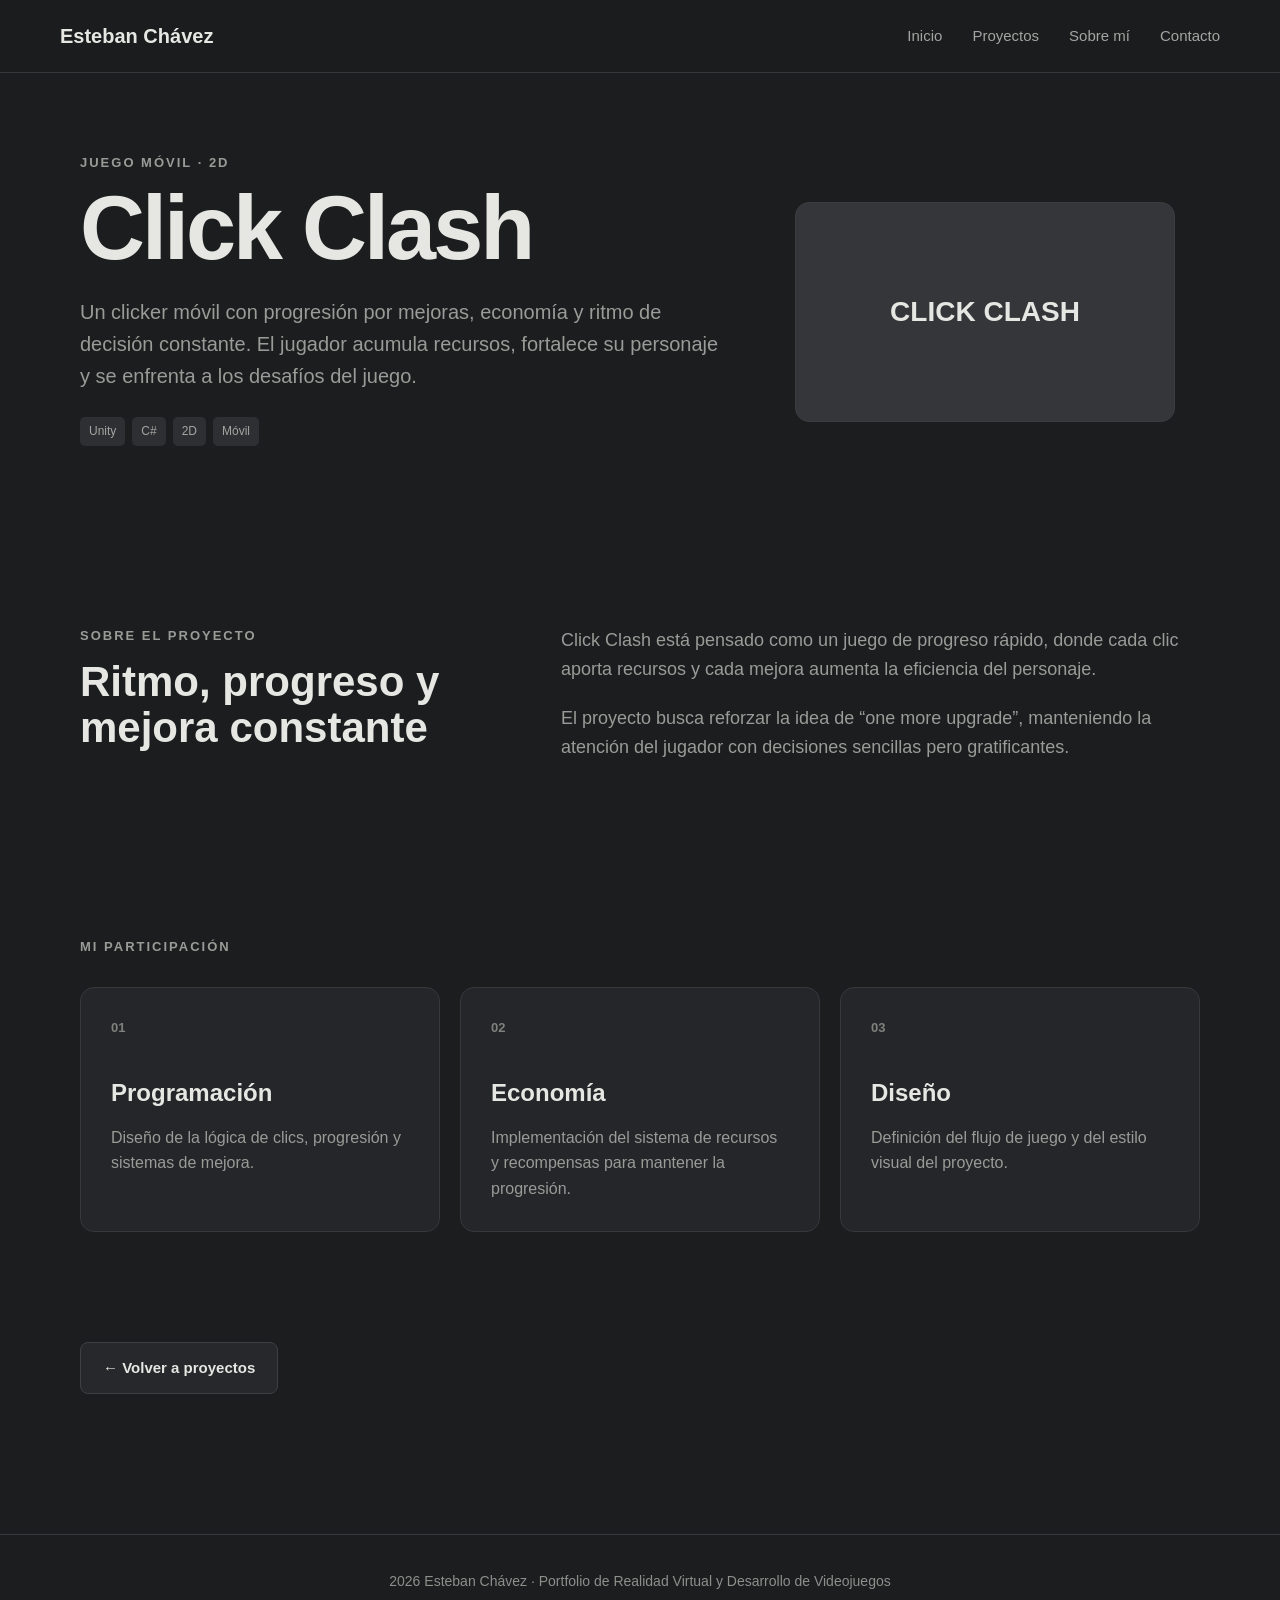
==== click-clash.html @ 5b5d0210 "trompo juego completo" ====
<!DOCTYPE html>
<html lang="es">

<head>
    <meta charset="UTF-8">
    <meta name="viewport" content="width=device-width, initial-scale=1.0">
    <meta name="description" content="Click Clash, juego móvil 2D desarrollado por Esteban Chávez.">
    <title>Click Clash | Esteban Chávez</title>
    <link rel="stylesheet" href="style.css">
</head>

<body>
    <header class="header">
        <nav class="navbar">
            <a href="index.html" class="logo">Esteban Chávez</a>

            <div class="nav-links">
                <a href="index.html">Inicio</a>
                <a href="proyectos.html">Proyectos</a>
                <a href="sobre-mi.html">Sobre mí</a>
                <a href="#">Contacto</a>
            </div>
        </nav>
    </header>

    <main>
        <section class="project-page-hero">
            <div class="project-page-intro">
                <p class="eyebrow">JUEGO MÓVIL · 2D</p>
                <h1>Click Clash</h1>
                <p class="project-page-description">
                    Un clicker móvil con progresión por mejoras, economía y ritmo de decisión constante.
                    El jugador acumula recursos, fortalece su personaje y se enfrenta a los desafíos del juego.
                </p>

                <div class="tags">
                    <span>Unity</span>
                    <span>C#</span>
                    <span>2D</span>
                    <span>Móvil</span>
                </div>
            </div>

            <div class="project-page-cover">
                <div class="project-cover-placeholder">CLICK CLASH</div>
            </div>
        </section>

        <section class="project-info-section">
            <div class="project-info-title">
                <p class="eyebrow">SOBRE EL PROYECTO</p>
                <h2>Ritmo, progreso y mejora constante</h2>
            </div>

            <div class="project-info-text">
                <p>
                    Click Clash está pensado como un juego de progreso rápido, donde cada clic aporta recursos
                    y cada mejora aumenta la eficiencia del personaje.
                </p>
                <p>
                    El proyecto busca reforzar la idea de “one more upgrade”, manteniendo la atención del jugador
                    con decisiones sencillas pero gratificantes.
                </p>
            </div>
        </section>

        <section class="project-role-section">
            <div class="project-role-header">
                <p class="eyebrow">MI PARTICIPACIÓN</p>
            </div>

            <div class="role-grid">
                <article class="role-card">
                    <span class="role-number">01</span>
                    <h3>Programación</h3>
                    <p>Diseño de la lógica de clics, progresión y sistemas de mejora.</p>
                </article>

                <article class="role-card">
                    <span class="role-number">02</span>
                    <h3>Economía</h3>
                    <p>Implementación del sistema de recursos y recompensas para mantener la progresión.</p>
                </article>

                <article class="role-card">
                    <span class="role-number">03</span>
                    <h3>Diseño</h3>
                    <p>Definición del flujo de juego y del estilo visual del proyecto.</p>
                </article>
            </div>
        </section>

        <section class="project-back-section">
            <a href="proyectos.html" class="button secondary">← Volver a proyectos</a>
        </section>
    </main>

    <footer class="footer">
        <p>2026 Esteban Chávez · Portfolio de Realidad Virtual y Desarrollo de Videojuegos</p>
    </footer>
</body>
</html>
---- style.css ----
﻿/* ========================================

   CONFIGURACIÓN GENERAL

======================================== */

:root {

    --bg: #1b1d1f;

    --surface: #242629;

    --text: #e6e6e2;

    --muted: #9a9b97;

    --border: #36383b;

    --soft: #2d2f32;

    --shadow: rgba(0, 0, 0, 0.28);

}

* {

    margin: 0;

    padding: 0;

    box-sizing: border-box;

}

html { scroll-behavior: smooth; }

body {

    font-family: Arial, Helvetica, sans-serif;

    background: var(--bg);

    color: var(--text);

    line-height: 1.6;

}

a {

    color: inherit;

    text-decoration: none;

}

img { max-width: 100%; }

main {

    max-width: 1200px;

    margin: 0 auto;

}

/* ========================================

   HEADER

======================================== */

.header {

    position: sticky;

    top: 0;

    z-index: 100;

    background: rgba(27, 29, 31, 0.94);

    border-bottom: 1px solid var(--border);

    backdrop-filter: blur(10px);

}

.navbar {

    max-width: 1200px;

    margin: 0 auto;

    padding: 20px;

    display: flex;

    align-items: center;

    justify-content: space-between;

}

.logo {

    font-size: 20px;

    font-weight: 700;

}

.nav-links {

    display: flex;

    gap: 30px;

}

.nav-links a {

    font-size: 15px;

    color: #a4a5a1;

    transition: color 0.2s ease;

}

.nav-links a:hover { color: #f2f2ee; }

/* ========================================

   ELEMENTOS REUTILIZABLES

======================================== */

.eyebrow {

    margin-bottom: 12px;

    font-size: 13px;

    font-weight: 700;

    letter-spacing: 2px;

    color: var(--muted);

}

.section-heading,

.about-section-title,

.project-info-title {

    max-width: 700px;

}

.section-heading { margin-bottom: 45px; }

.about-section-title { margin-bottom: 40px; }

.section-heading h2,

.about-section-title h2,

.project-info-title h2 {

    font-size: 42px;

    line-height: 1.1;

}

.section-heading h2 { margin-bottom: 12px; }

.section-heading > p:last-child { color: var(--muted); }

.button {

    display: inline-block;

    padding: 13px 22px;

    border-radius: 8px;

    font-size: 15px;

    font-weight: 700;

    transition: transform 0.2s ease, background 0.2s ease;

}

.button:hover { transform: translateY(-3px); }

.button.primary {

    background: var(--text);

    color: #1b1d1f;

}

.button.primary:hover { background: #cfcfca; }

.button.secondary {

    background: #26282b;

    border: 1px solid #3d4043;

}

.button.secondary:hover { background: var(--soft); }

.tags {

    display: flex;

    flex-wrap: wrap;

    gap: 7px;

    margin-bottom: 25px;

}

.tags span {

    padding: 5px 9px;

    background: var(--soft);

    border-radius: 5px;

    font-size: 12px;

    color: #a4a5a1;

}

/* ========================================

   INDEX

======================================== */

.hero {

    min-height: 650px;

    padding: 100px 40px;

    display: flex;

    align-items: center;

}

.hero-text { max-width: 800px; }

.hero h1 {

    margin-bottom: 25px;

    font-size: clamp(55px, 8vw, 100px);

    line-height: 0.95;

    letter-spacing: -4px;

}

.hero h1 span { color: #a4a5a1; }

.hero-description {

    max-width: 650px;

    margin-bottom: 35px;

    font-size: 21px;

    color: #a4a5a1;

}

.hero-buttons {

    display: flex;

    gap: 15px;

}

.projects-section,

.skills-section {

    padding: 100px 40px;

}

.projects-grid {

    display: grid;

    grid-template-columns: repeat(3, 1fr);

    gap: 25px;

}

.project-card {

    overflow: hidden;

    background: var(--surface);

    border: 1px solid var(--border);

    border-radius: 14px;

    transition: transform 0.25s ease, box-shadow 0.25s ease;

}

.project-card:hover {

    transform: translateY(-8px);

    box-shadow: 0 15px 35px rgba(0, 0, 0, 0.28);

}

.project-image {

    height: 230px;

    display: flex;

    align-items: center;

    justify-content: center;

    background: #303236;

    font-size: 25px;

    font-weight: 700;

}

.click-clash-image { background: #2f3134; }

.trompo-image { background: #292b2e; }

.rana-image { background: #34363a; }

.project-image span,

.project-detail-image span {

    color: #c9cac6;

}

.project-content { padding: 25px; }

.project-type {

    margin-bottom: 12px;

    font-size: 12px;

    font-weight: 700;

    letter-spacing: 1.5px;

    color: #8d8f8b;

}

.project-content h3 {

    margin-bottom: 12px;

    font-size: 27px;

}

.project-content > p:not(.project-type) {

    min-height: 100px;

    margin-bottom: 20px;

    color: var(--muted);

}

.project-link {

    font-weight: 700;

    transition: color 0.2s ease;

}

.project-link:hover { color: var(--muted); }

.skills-grid {

    display: grid;

    grid-template-columns: repeat(4, 1fr);

    gap: 20px;

}

.skill {

    padding: 25px;

    background: var(--surface);

    border: 1px solid var(--border);

    border-radius: 12px;

}

.skill h3 {

    margin-bottom: 10px;

    font-size: 21px;

}

.skill p { color: var(--muted); }

/* ========================================

   PÁGINA PROYECTOS

======================================== */

.page-header { padding: 100px 40px 70px; }

.page-header h1 {

    margin-bottom: 20px;

    font-size: clamp(55px, 8vw, 90px);

    line-height: 0.95;

    letter-spacing: -3px;

}

.page-header > p:last-child {

    max-width: 700px;

    font-size: 20px;

    color: var(--muted);

}

.projects-list {

    display: flex;

    flex-direction: column;

    gap: 50px;

    padding: 0 40px 80px;

}

.project-detail {

    display: grid;

    grid-template-columns: 42% 58%;

    min-height: 450px;

    overflow: hidden;

    background: var(--surface);

    border: 1px solid var(--border);

    border-radius: 16px;

    box-shadow: 0 5px 15px rgba(0, 0, 0, 0.20);

    transition: transform 0.25s ease, box-shadow 0.25s ease;

}

.project-detail:hover {

    transform: translateY(-5px);

    box-shadow: 0 15px 35px var(--shadow);

}

.project-detail-image {

    min-height: 450px;

    padding: 30px;

    display: flex;

    align-items: center;

    justify-content: center;

    font-size: 32px;

    font-weight: 700;

}

.project-detail-content {

    padding: 50px;

    display: flex;

    flex-direction: column;

    justify-content: space-between;

}

.project-detail-content h2 {

    margin-bottom: 18px;

    font-size: 42px;

    line-height: 1.05;

}

.project-detail-content p:not(.project-type) {

    max-width: 650px;

    margin-bottom: 18px;

    color: var(--muted);

    font-size: 17px;

}

.project-detail-content .tags {

    margin-top: 25px;

    margin-bottom: 0;

}

.project-button {

    align-self: flex-start;

    margin-top: 35px;

    padding: 14px 24px;

}

/* ========================================

   SOBRE MÍ

======================================== */

.about-hero {

    min-height: 560px;

    padding: 90px 40px;

    display: grid;

    grid-template-columns: 260px 1fr;

    gap: 60px;

    align-items: center;

}

.about-photo {

    display: flex;

    justify-content: center;

}

.about-photo img {

    width: 250px;

    height: 310px;

    object-fit: cover;

    border-radius: 16px;

    border: 1px solid var(--border);

    box-shadow: 0 10px 25px var(--shadow);

}

.about-intro { max-width: 720px; }

.about-intro h1 {

    margin-bottom: 30px;

    font-size: clamp(55px, 7vw, 85px);

    line-height: 0.95;

    letter-spacing: -3px;

}

.about-intro p {

    margin-bottom: 18px;

    font-size: 18px;

    color: var(--muted);

}

.about-intro .about-main-text {

    font-size: 23px;

    color: #c9cac6;

}

.about-section { padding: 80px 40px; }

.about-info-card,

.about-skill-card {

    background: var(--surface);

    border: 1px solid var(--border);

    border-radius: 14px;

}

.about-info-card { padding: 40px; }

.about-info-card h3 {

    margin-bottom: 20px;

    font-size: 27px;

}

.about-info-card p {

    max-width: 800px;

    margin-bottom: 14px;

    color: var(--muted);

    font-size: 17px;

}

.about-skills-grid {

    display: grid;

    grid-template-columns: repeat(2, 1fr);

    gap: 20px;

}

.about-skill-card {

    padding: 30px;

    transition: transform 0.2s ease, box-shadow 0.2s ease;

}

.about-skill-card:hover {

    transform: translateY(-5px);

    box-shadow: 0 12px 25px rgba(0, 0, 0, 0.24);

}

.about-skill-card h3 {

    margin-bottom: 10px;

    font-size: 23px;

}

.about-skill-card p,

.interest-item p {

    color: var(--muted);

}

.interests-section { padding-bottom: 120px; }

.interests-list {

    border-top: 1px solid var(--border);

}

.interest-item {

    display: grid;

    grid-template-columns: 80px 1fr;

    gap: 30px;

    padding: 30px 0;

    border-bottom: 1px solid var(--border);

}

.interest-item > span {

    font-size: 14px;

    font-weight: 700;

    color: #7f817d;

}

.interest-item h3 {

    margin-bottom: 8px;

    font-size: 24px;

}

.interest-item p { max-width: 700px; }

/* ========================================

   PÁGINA INDIVIDUAL DE PROYECTO

======================================== */

.project-page-hero {

    padding: 80px 40px;

    display: grid;

    grid-template-columns: minmax(0, 1.2fr) minmax(300px, 0.8fr);

    gap: 45px;

    align-items: center;

}

.project-page-intro h1 {

    margin-bottom: 25px;

    font-size: clamp(55px, 8vw, 90px);

    line-height: 0.95;

    letter-spacing: -3px;

}

.project-page-description {

    max-width: 650px;

    margin-bottom: 25px;

    font-size: 20px;

    color: var(--muted);

}

/* Portada real o placeholder */

.project-page-cover {

    display: flex;

    justify-content: center;

    align-items: center;

}

.project-page-cover img,

.project-cover-image {

    width: min(100%, 380px);

    height: 220px;

    display: block;

    object-fit: contain;

    border-radius: 14px;

}

.project-cover-placeholder {

    width: min(100%, 380px);

    min-height: 220px;

    display: flex;

    align-items: center;

    justify-content: center;

    background: #34363a;

    border: 1px solid #3b3e41;

    border-radius: 14px;

    font-size: 28px;

    font-weight: 700;

}

/* Sobre el proyecto */

.project-info-section {

    padding: 75px 40px;

    display: grid;

    grid-template-columns: minmax(280px, 0.8fr) minmax(0, 1.2fr);

    gap: 55px;

    align-items: start;

}

.project-info-text p {

    margin-bottom: 20px;

    font-size: 18px;

    color: var(--muted);

}

.project-gameplay-media {

    margin-top: 25px;

    display: flex;

    justify-content: flex-start;

}

.project-gameplay-media img {

    width: min(100%, 300px);

    height: 175px;

    display: block;

    object-fit: contain;

    border-radius: 12px;

}

/* Participación */

.project-role-section,

.project-mechanics-section,

.project-gallery-section {

    padding: 80px 40px;

}

.project-role-header { margin-bottom: 30px; }

.role-grid {

    display: grid;

    grid-template-columns: repeat(3, 1fr);

    gap: 20px;

}

.role-card {

    padding: 30px;

    background: var(--surface);

    border: 1px solid var(--border);

    border-radius: 14px;

    transition: transform 0.2s ease, box-shadow 0.2s ease;

}

.role-card:hover {

    transform: translateY(-5px);

    box-shadow: 0 12px 25px rgba(0, 0, 0, 0.24);

}

.role-number {

    display: block;

    margin-bottom: 35px;

    font-size: 13px;

    font-weight: 700;

    color: #7f817d;

}

.role-card h3 {

    margin-bottom: 12px;

    font-size: 24px;

}

.role-card p { color: var(--muted); }

/* Mecánicas */

.mechanics-list {

    margin-top: 40px;

    border-top: 1px solid var(--border);

}

.mechanic-item {

    display: grid;

    grid-template-columns: 260px 1fr;

    gap: 40px;

    padding: 25px 0;

    border-bottom: 1px solid var(--border);

}

.mechanic-item h3 { font-size: 22px; }

.mechanic-item p {

    max-width: 700px;

    color: var(--muted);

}

/* Galería */

.project-gallery {

    margin-top: 35px;

    display: grid;

    grid-template-columns: repeat(3, minmax(0, 1fr));

    gap: 18px;

}

.project-gallery img,

.gallery-image {

    width: 100%;

    height: 155px;

    display: block;

    object-fit: cover;

    border-radius: 10px;

    transition: transform 0.2s ease, box-shadow 0.2s ease;

}

.project-gallery img:hover,

.gallery-image:hover {

    transform: translateY(-4px);

}

.gallery-placeholder {

    min-height: 155px;

    display: flex;

    align-items: center;

    justify-content: center;

    background: #303236;

    border-radius: 10px;

    color: #a4a5a1;

}

.project-back-section { padding: 30px 40px 90px; }

/* ========================================

   TEMA EL RANA

   Requiere: <body class="rana-page">

======================================== */

body.rana-page {

    --rana-pink: #e95588;

    --rana-dark-pink: #d13d70;

    --rana-deep-pink: #b13861;

    --rana-green: #b8f58f;

    --rana-purple: #6b4393;

    --rana-dark-purple: #2a1b3a;

    --rana-light: #fff4f8;

    background: var(--rana-pink);

    color: var(--rana-dark-purple);

}

body.rana-page .header {

    background: var(--rana-dark-pink);

    border-bottom: 4px solid var(--rana-deep-pink);

    backdrop-filter: none;

}

body.rana-page .logo {

    color: var(--rana-green);

    text-shadow: 2px 2px 0 var(--rana-purple);

}

body.rana-page .nav-links a {

    color: white;

    font-weight: 700;

}

body.rana-page .nav-links a:hover { color: var(--rana-green); }

body.rana-page .project-page-hero,

body.rana-page .project-role-section,

body.rana-page .project-gallery-section {

    background: var(--rana-pink);

}

body.rana-page .eyebrow { color: var(--rana-dark-purple); }

body.rana-page .project-page-intro h1 {

    color: var(--rana-green);

    text-shadow: 3px 3px 0 var(--rana-purple);

}

body.rana-page .project-page-description {

    color: var(--rana-dark-purple);

}

body.rana-page .tags span {

    background: var(--rana-purple);

    color: white;

    border: 2px solid var(--rana-dark-purple);

}

body.rana-page .project-page-cover img,

body.rana-page .project-cover-image,

body.rana-page .project-cover-placeholder,

body.rana-page .project-gameplay-media img,

body.rana-page .project-gallery img,

body.rana-page .gallery-image {

    border: 3px solid var(--rana-purple);

    box-shadow: 6px 6px 0 var(--rana-deep-pink);

}

body.rana-page .project-cover-placeholder {

    background: var(--rana-dark-pink);

    color: var(--rana-green);

}

body.rana-page .project-info-section,

body.rana-page .project-mechanics-section {

    background: var(--rana-dark-pink);

    color: white;

}

body.rana-page .project-info-section .eyebrow,

body.rana-page .project-mechanics-section .eyebrow,

body.rana-page .mechanic-item h3 {

    color: var(--rana-green);

}

body.rana-page .project-info-title h2,

body.rana-page .project-mechanics-section h2 {

    color: white;

}

body.rana-page .project-info-text p,

body.rana-page .mechanic-item p {

    color: var(--rana-light);

}

body.rana-page .role-card {

    background: var(--rana-dark-pink);

    color: white;

    border: 3px solid var(--rana-purple);

    box-shadow: 5px 5px 0 var(--rana-deep-pink);

}

body.rana-page .role-card:hover { border-color: var(--rana-green); }

body.rana-page .role-number { color: var(--rana-green); }

body.rana-page .role-card p { color: var(--rana-light); }

body.rana-page .mechanics-list,

body.rana-page .mechanic-item {

    border-color: var(--rana-purple);

}

body.rana-page .button.secondary {

    background: var(--rana-green);

    color: var(--rana-dark-purple);

    border: 3px solid var(--rana-purple);

    box-shadow: 4px 4px 0 var(--rana-dark-purple);

}

body.rana-page .button.secondary:hover { background: #d4ffb6; }

body.rana-page .footer {

    margin-top: 0;

    background: var(--rana-deep-pink);

    color: white;

border-top: 4px solid var(--rana-purple);

}

/* ========================================

   FOOTER

======================================== */

.footer {

    margin-top: 50px;

    padding: 35px 20px;

    border-top: 1px solid var(--border);

    text-align: center;

    color: #8d8f8b;

    font-size: 14px;

}

/* ========================================

   RESPONSIVE

======================================== */

@media (max-width: 900px) {

    .projects-grid { grid-template-columns: 1fr; }

    .skills-grid { grid-template-columns: repeat(2, 1fr); }

    .project-detail,

    .project-page-hero,

    .project-info-section {

        grid-template-columns: 1fr;

    }

    .projects-list {

        gap: 35px;

        padding: 0 25px 60px;

    }

    .project-detail-image { min-height: 300px; }

    .project-detail-content {

        min-height: 400px;

        padding: 40px;

    }

    .about-hero {

        grid-template-columns: 230px 1fr;

        gap: 45px;

        padding: 80px 30px;

    }

    .project-page-hero {

        gap: 35px;

        padding: 70px 30px;

    }

    .project-info-section {

        gap: 35px;

        padding: 65px 30px;

    }

    .project-page-cover { justify-content: flex-start; }

    .role-grid { grid-template-columns: 1fr; }

    .project-gallery img,

    .gallery-image {

        height: 180px;

    }

}

@media (max-width: 700px) {

    .about-hero {

        grid-template-columns: 1fr;

        padding: 60px 25px;

        gap: 40px;

    }

    .about-skills-grid { grid-template-columns: 1fr; }

    .about-section { padding: 60px 25px; }

    .interest-item { grid-template-columns: 50px 1fr; }

}

@media (max-width: 600px) {

    .navbar {

        flex-direction: column;

        gap: 15px;

    }

    .nav-links {

        gap: 15px;

        flex-wrap: wrap;

        justify-content: center;

    }

    .hero {

        min-height: 550px;

        padding: 70px 25px;

    }

    .hero h1 {

        font-size: 60px;

        letter-spacing: -2px;

    }

    .hero-description { font-size: 18px; }

    .hero-buttons {

        flex-direction: column;

        align-items: flex-start;

    }

    .projects-section,

    .skills-section,

    .project-role-section,

    .project-mechanics-section,

    .project-gallery-section {

        padding: 60px 25px;

    }

    .skills-grid,

    .project-gallery {

        grid-template-columns: 1fr;

    }

    .page-header { padding: 70px 25px 50px; }

    .page-header h1 { font-size: 55px; }

    .projects-list { padding: 0 20px 50px; }

    .project-detail-image {

        min-height: 230px;

        font-size: 25px;

    }

    .project-detail-content {

        min-height: 420px;

        padding: 30px;

    }

    .project-detail-content h2 { font-size: 35px; }

    .project-page-hero { padding: 55px 25px; }

    .project-page-cover img,

    .project-cover-image {

        width: min(100%, 330px);

        height: 190px;

    }

    .project-cover-placeholder {

        width: min(100%, 330px);

        min-height: 190px;

    }

    .project-gameplay-media img {

        width: min(100%, 280px);

        height: 160px;

    }

    .project-info-title h2,

    .about-section-title h2 {

        font-size: 34px;

    }

    .mechanic-item {

        grid-template-columns: 1fr;

        gap: 10px;

    }

    .project-gallery img,

    .gallery-image {

        height: 175px;

    }

    .project-back-section { padding: 20px 25px 70px; }

}

@media (max-width: 500px) {

    .about-intro h1 { font-size: 48px; }

    .about-intro .about-main-text { font-size: 20px; }

    .about-info-card { padding: 25px; }

}

/* ========================================

   TEMA TROMPO JUEGO

   Requiere: <body class="trompo-page">

======================================== */

body.trompo-page {

    --trompo-bg: #050611;

    --trompo-surface: #0d0b20;

    --trompo-cyan: #64eaff;

    --trompo-pink: #ff5b78;

    --trompo-magenta: #ec27ff;

    --trompo-purple: #6417b8;

    --trompo-text: #f3f7ff;

    --trompo-muted: #b8b7ce;

    background: var(--trompo-bg);

    color: var(--trompo-text);

}



/* ========================================

   HEADER

======================================== */

body.trompo-page .header {

    background: rgba(5, 6, 17, 0.96);

    border-bottom:

        1px solid rgba(100, 234, 255, 0.35);

    backdrop-filter: blur(12px);

}



body.trompo-page .logo {

    color: var(--trompo-cyan);

    text-shadow:

        0 0 10px rgba(100, 234, 255, 0.7);

}



body.trompo-page .nav-links a {

    color: #d9dcff;

}



body.trompo-page .nav-links a:hover {

    color: var(--trompo-cyan);

    text-shadow:

        0 0 8px rgba(100, 234, 255, 0.8);

}



/* ========================================

   HERO

======================================== */

body.trompo-page .project-page-hero {

    background:

        linear-gradient(

            180deg,

            #050611 0%,

            #0b0719 100%

        );

}



body.trompo-page .eyebrow {

    color: var(--trompo-cyan);

}



body.trompo-page .project-page-intro h1 {

    color: var(--trompo-cyan);

    text-shadow:

        0 0 8px rgba(100, 234, 255, 0.8),

        0 0 20px rgba(100, 234, 255, 0.45);

}



body.trompo-page .project-page-description {

    color: var(--trompo-muted);

}



/* ========================================

   TAGS

======================================== */

body.trompo-page .tags span {

    background: #17112a;

    color: var(--trompo-cyan);

    border:

        1px solid var(--trompo-purple);

    box-shadow:

        0 0 8px rgba(100, 234, 255, 0.12);

}



/* ========================================

   PORTADA

======================================== */

body.trompo-page .project-page-cover img {

    border:

        2px solid var(--trompo-cyan);

    box-shadow:

        0 0 12px rgba(100, 234, 255, 0.45),

        0 0 28px rgba(100, 234, 255, 0.18);

}



/* ========================================

   SOBRE EL PROYECTO

======================================== */

body.trompo-page .project-info-section {

    background:

        linear-gradient(

            135deg,

            #0c0719,

            #14092a

        );

}



body.trompo-page .project-info-section .eyebrow {

    color: var(--trompo-pink);

}



body.trompo-page .project-info-title h2 {

    color: white;

}



body.trompo-page .project-info-text p {

    color: var(--trompo-muted);

}



/* GIF */

body.trompo-page .project-gameplay-media img {

    border:

        2px solid var(--trompo-pink);

    box-shadow:

        0 0 10px rgba(255, 91, 120, 0.55),

        0 0 24px rgba(236, 39, 255, 0.20);

}



/* ========================================

   MI PARTICIPACIÓN

======================================== */

body.trompo-page .project-role-section {

    background: var(--trompo-bg);

}



body.trompo-page .role-card {

    background:

        linear-gradient(

            145deg,

            #0d0b20,

            #130a27

        );

    border:

        1px solid var(--trompo-purple);

    box-shadow:

        0 0 18px rgba(100, 23, 184, 0.15);

}



body.trompo-page .role-card:hover {

    border-color: var(--trompo-cyan);

    box-shadow:

        0 0 16px rgba(100, 234, 255, 0.25);

}



body.trompo-page .role-number {

    color: var(--trompo-pink);

}



body.trompo-page .role-card h3 {

    color: var(--trompo-cyan);

}



body.trompo-page .role-card p {

    color: var(--trompo-muted);

}



/* ========================================

   MECÁNICAS

======================================== */

body.trompo-page .project-mechanics-section {

    background:

        linear-gradient(

            180deg,

            #110722,

            #080612

        );

}



body.trompo-page .project-mechanics-section .eyebrow {

    color: var(--trompo-pink);

}



body.trompo-page .project-mechanics-section h2 {

    color: white;

}



body.trompo-page .mechanics-list {

    border-top:

        1px solid var(--trompo-purple);

}



body.trompo-page .mechanic-item {

    border-bottom:

        1px solid var(--trompo-purple);

}



body.trompo-page .mechanic-item h3 {

    color: var(--trompo-cyan);

}



body.trompo-page .mechanic-item p {

    color: var(--trompo-muted);

}



/* ========================================

   GALERÍA

======================================== */

body.trompo-page .project-gallery-section {

    background: var(--trompo-bg);

}



body.trompo-page .project-gallery-section h2 {

    color: white;

}



body.trompo-page .project-gallery img {

    border:

        2px solid var(--trompo-purple);

    box-shadow:

        0 0 12px rgba(236, 39, 255, 0.25);

}



body.trompo-page .project-gallery img:hover {

    border-color: var(--trompo-cyan);

    box-shadow:

        0 0 18px rgba(100, 234, 255, 0.35);

}



/* ========================================

   BOTÓN VOLVER

======================================== */

body.trompo-page .button.secondary {

    background: transparent;

    color: var(--trompo-cyan);

    border:

        1px solid var(--trompo-cyan);

    box-shadow:

        0 0 10px rgba(100, 234, 255, 0.25);

}



body.trompo-page .button.secondary:hover {

    background: var(--trompo-cyan);

    color: var(--trompo-bg);

    box-shadow:

        0 0 18px rgba(100, 234, 255, 0.55);

}



/* ========================================

   FOOTER

======================================== */

body.trompo-page .footer {

    margin-top: 0;

    background: #03040c;

    color: #9fa5bd;

    border-top:

        1px solid var(--trompo-purple);

}
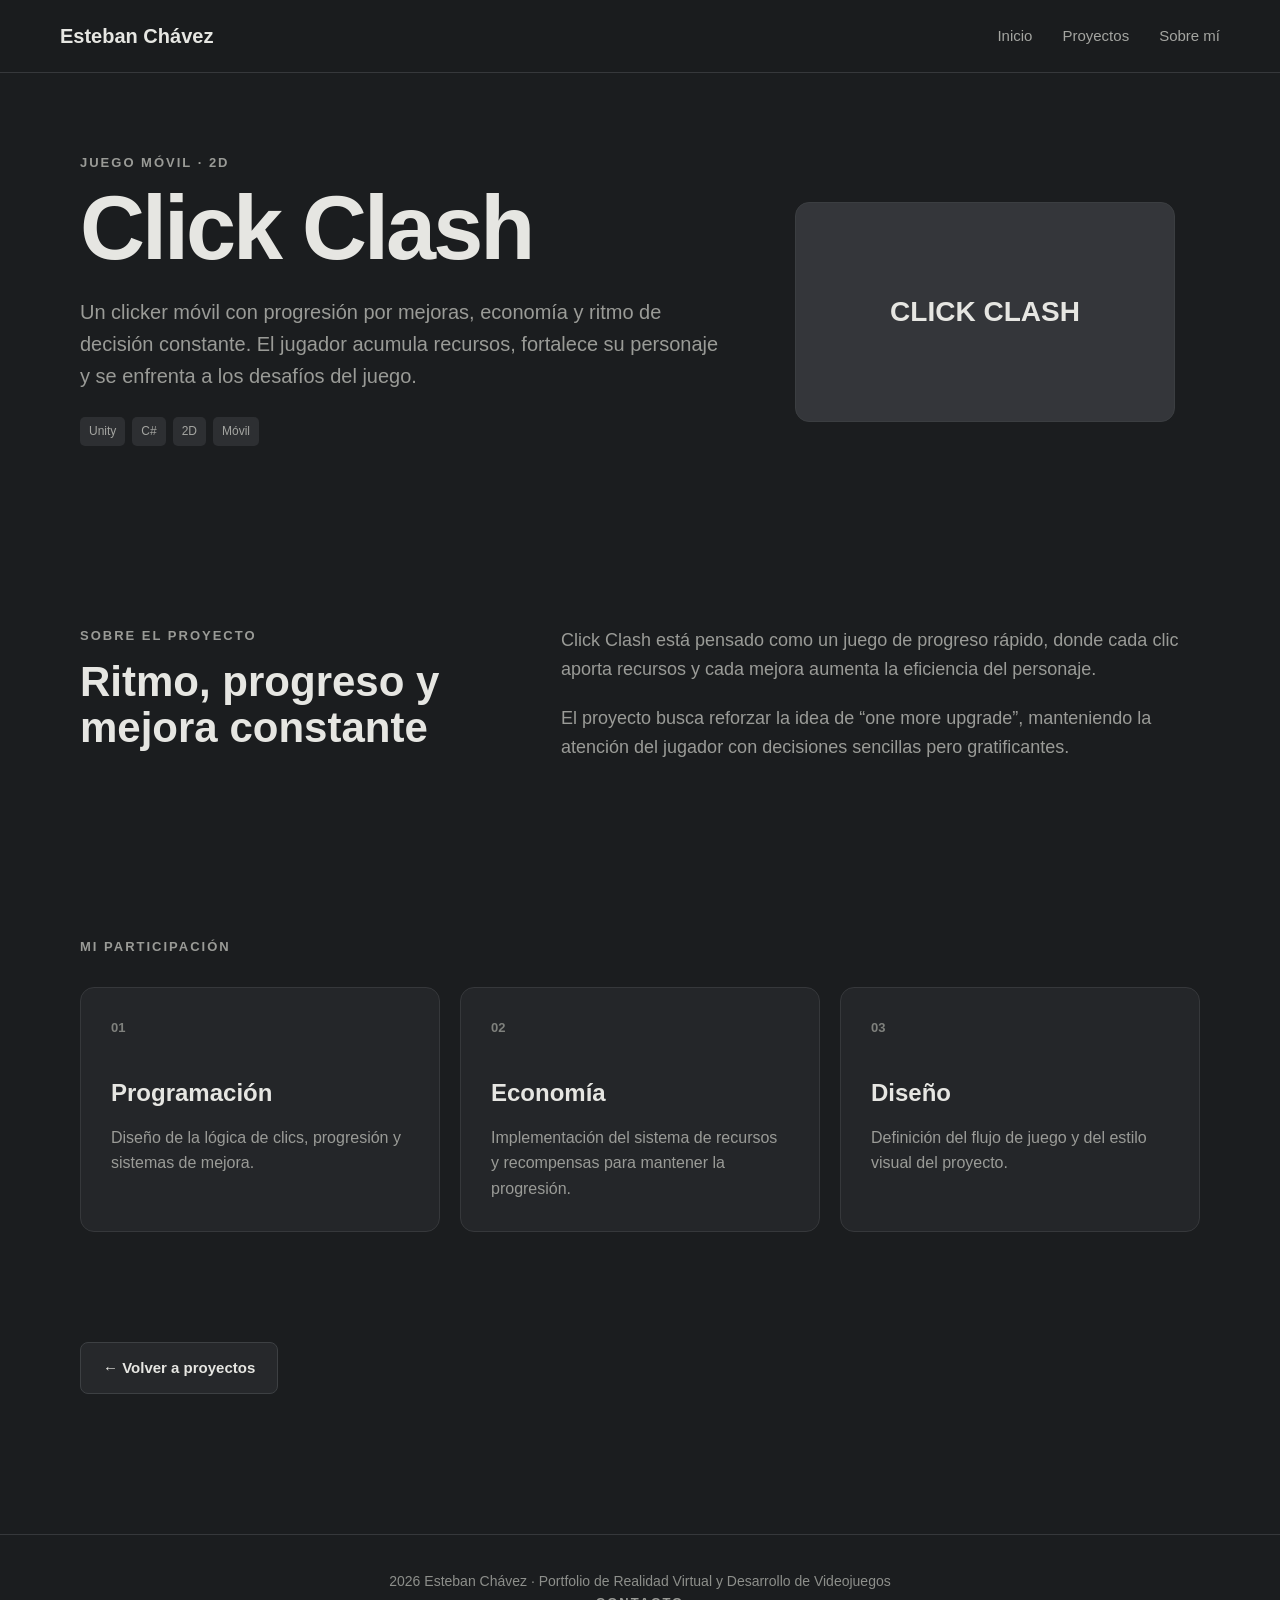
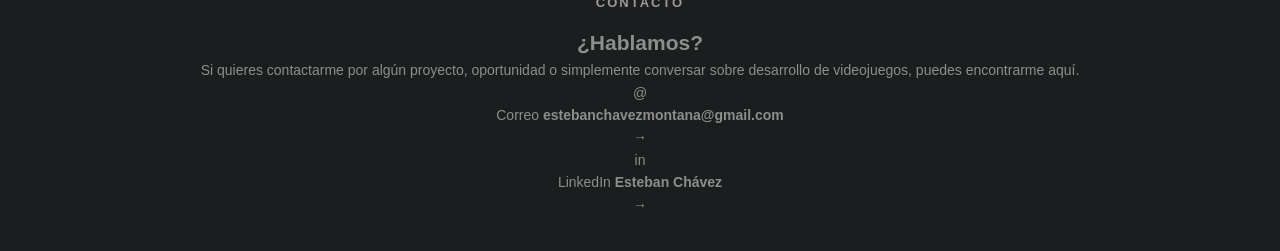
==== commit 936ee9e3: "Portafolio listo" ====
--- a/click-clash.html
+++ b/click-clash.html
@@ -18,7 +18,6 @@
                 <a href="index.html">Inicio</a>
                 <a href="proyectos.html">Proyectos</a>
                 <a href="sobre-mi.html">Sobre mí</a>
-                <a href="#">Contacto</a>
             </div>
         </nav>
     </header>
@@ -97,6 +96,69 @@
 
     <footer class="footer">
         <p>2026 Esteban Chávez · Portfolio de Realidad Virtual y Desarrollo de Videojuegos</p>
+        <section class="contact-section">
+
+    <div class="contact-header">
+        <p class="eyebrow">CONTACTO</p>
+
+        <h2>¿Hablamos?</h2>
+
+        <p>
+            Si quieres contactarme por algún proyecto, oportunidad
+            o simplemente conversar sobre desarrollo de videojuegos,
+            puedes encontrarme aquí.
+        </p>
+    </div>
+
+
+    <div class="contact-links">
+
+        <!-- CORREO -->
+
+        <a
+            href="mailto:estebanchavezmontana@gmail.com"
+            class="contact-card"
+        >
+            <div class="contact-icon">
+                @
+            </div>
+
+            <div class="contact-info">
+                <span>Correo</span>
+                <strong>estebanchavezmontana@gmail.com</strong>
+            </div>
+
+            <span class="contact-arrow">
+                →
+            </span>
+        </a>
+
+
+        <!-- LINKEDIN -->
+
+        <a
+            href="https://www.linkedin.com/in/esteban-alexis-chavez-monta%C3%B1a-4a76a32a4/"
+            target="_blank"
+            rel="noopener noreferrer"
+            class="contact-card"
+        >
+            <div class="contact-icon">
+                in
+            </div>
+
+            <div class="contact-info">
+                <span>LinkedIn</span>
+                <strong>Esteban Chávez</strong>
+            </div>
+
+            <span class="contact-arrow">
+                →
+            </span>
+        </a>
+
+    </div>
+
+</section>
     </footer>
 </body>
 </html>
--- a/style.css
+++ b/style.css
@@ -1,2095 +1,1179 @@
-﻿/* ========================================
-
-   CONFIGURACIÓN GENERAL
-
+﻿:root {
+    --bg: #1b1d1f;
+    --surface: #242629;
+    --text: #e6e6e2;
+    --muted: #9a9b97;
+    --border: #36383b;
+    --soft: #2d2f32;
+    --shadow: rgba(0, 0, 0, 0.28);
+}
+
+* {
+    margin: 0;
+    padding: 0;
+    box-sizing: border-box;
+}
+
+html { scroll-behavior: smooth; }
+
+body {
+    font-family: Arial, Helvetica, sans-serif;
+    background: var(--bg);
+    color: var(--text);
+    line-height: 1.6;
+}
+
+a {
+    color: inherit;
+    text-decoration: none;
+}
+
+img {
+    max-width: 100%;
+    display: block;
+}
+
+main {
+    max-width: 1200px;
+    margin: 0 auto;
+}
+
+/* ========================================
+   HEADER
 ======================================== */
 
-:root {
-
-    --bg: #1b1d1f;
-
-    --surface: #242629;
-
-    --text: #e6e6e2;
-
-    --muted: #9a9b97;
-
-    --border: #36383b;
-
-    --soft: #2d2f32;
-
-    --shadow: rgba(0, 0, 0, 0.28);
-
-}
-
-* {
-
-    margin: 0;
-
-    padding: 0;
-
-    box-sizing: border-box;
-
-}
-
-html { scroll-behavior: smooth; }
-
-body {
-
-    font-family: Arial, Helvetica, sans-serif;
-
-    background: var(--bg);
-
-    color: var(--text);
-
-    line-height: 1.6;
-
-}
-
-a {
-
-    color: inherit;
-
-    text-decoration: none;
-
-}
-
-img { max-width: 100%; }
-
-main {
-
+.header {
+    position: sticky;
+    top: 0;
+    z-index: 100;
+    background: rgba(27, 29, 31, 0.94);
+    border-bottom: 1px solid var(--border);
+    backdrop-filter: blur(10px);
+}
+
+.navbar {
     max-width: 1200px;
-
     margin: 0 auto;
-
+    padding: 20px;
+    display: flex;
+    align-items: center;
+    justify-content: space-between;
+}
+
+.logo {
+    font-size: 20px;
+    font-weight: 700;
+}
+
+.nav-links {
+    display: flex;
+    gap: 30px;
+    flex-wrap: wrap;
+}
+
+.nav-links a {
+    font-size: 15px;
+    color: #a4a5a1;
+    transition: color 0.2s ease;
+}
+
+.nav-links a:hover {
+    color: #f2f2ee;
 }
 
 /* ========================================
-
-   HEADER
-
+   ELEMENTOS REUTILIZABLES
 ======================================== */
 
-.header {
-
-    position: sticky;
-
-    top: 0;
-
-    z-index: 100;
-
-    background: rgba(27, 29, 31, 0.94);
-
+.eyebrow {
+    margin-bottom: 12px;
+    font-size: 13px;
+    font-weight: 700;
+    letter-spacing: 2px;
+    color: var(--muted);
+}
+
+.section-heading,
+.about-section-title,
+.project-info-title {
+    max-width: 700px;
+}
+
+.section-heading { margin-bottom: 45px; }
+.about-section-title { margin-bottom: 40px; }
+
+.section-heading h2,
+.about-section-title h2,
+.project-info-title h2 {
+    font-size: 42px;
+    line-height: 1.1;
+}
+
+.section-heading h2 { margin-bottom: 12px; }
+.section-heading > p:last-child { color: var(--muted); }
+
+.button {
+    display: inline-block;
+    padding: 13px 22px;
+    border-radius: 8px;
+    font-size: 15px;
+    font-weight: 700;
+    transition: transform 0.2s ease, background 0.2s ease;
+}
+
+.button:hover {
+    transform: translateY(-3px);
+}
+
+.button.primary {
+    background: var(--text);
+    color: #1b1d1f;
+}
+
+.button.primary:hover {
+    background: #cfcfca;
+}
+
+.button.secondary {
+    background: #26282b;
+    border: 1px solid #3d4043;
+}
+
+.button.secondary:hover {
+    background: var(--soft);
+}
+
+.tags {
+    display: flex;
+    flex-wrap: wrap;
+    gap: 7px;
+    margin-bottom: 25px;
+}
+
+.tags span {
+    padding: 5px 9px;
+    background: var(--soft);
+    border-radius: 5px;
+    font-size: 12px;
+    color: #a4a5a1;
+}
+
+/* ========================================
+   INDEX
+======================================== */
+
+.hero {
+    min-height: 650px;
+    padding: 100px 40px;
+    display: flex;
+    align-items: center;
+}
+
+.hero-text {
+    max-width: 800px;
+}
+
+.hero h1 {
+    margin-bottom: 25px;
+    font-size: clamp(55px, 8vw, 100px);
+    line-height: 0.95;
+    letter-spacing: -4px;
+}
+
+.hero h1 span { color: #a4a5a1; }
+
+.hero-description {
+    max-width: 650px;
+    margin-bottom: 35px;
+    font-size: 21px;
+    color: #a4a5a1;
+}
+
+.hero-buttons {
+    display: flex;
+    gap: 15px;
+    flex-wrap: wrap;
+}
+
+.projects-section,
+.skills-section {
+    padding: 100px 40px;
+}
+
+.projects-grid {
+    display: grid;
+    grid-template-columns: repeat(3, minmax(0, 1fr));
+    gap: 25px;
+}
+
+.project-card {
+    overflow: hidden;
+    background: var(--surface);
+    border: 1px solid var(--border);
+    border-radius: 14px;
+    transition: transform 0.25s ease, box-shadow 0.25s ease;
+}
+
+.project-card:hover {
+    transform: translateY(-8px);
+    box-shadow: 0 15px 35px rgba(0, 0, 0, 0.28);
+}
+
+.project-image {
+    height: 230px;
+    display: flex;
+    align-items: center;
+    justify-content: center;
+    background: #303236;
+    font-size: 25px;
+    font-weight: 700;
+}
+
+.click-clash-image { background: #2f3134; }
+.trompo-image { background: #292b2e; }
+.rana-image { background: #34363a; }
+
+.project-image span,
+.project-detail-image span {
+    color: #c9cac6;
+}
+
+.project-content {
+    padding: 25px;
+}
+
+.project-type {
+    margin-bottom: 12px;
+    font-size: 12px;
+    font-weight: 700;
+    letter-spacing: 1.5px;
+    color: #8d8f8b;
+}
+
+.project-content h3 {
+    margin-bottom: 12px;
+    font-size: 27px;
+}
+
+.project-content > p:not(.project-type) {
+    min-height: 100px;
+    margin-bottom: 20px;
+    color: var(--muted);
+}
+
+.project-link {
+    font-weight: 700;
+    transition: color 0.2s ease;
+}
+
+.project-link:hover {
+    color: var(--muted);
+}
+
+.skills-grid {
+    display: grid;
+    grid-template-columns: repeat(4, minmax(0, 1fr));
+    gap: 20px;
+}
+
+.skill {
+    padding: 25px;
+    background: var(--surface);
+    border: 1px solid var(--border);
+    border-radius: 12px;
+}
+
+.skill h3 {
+    margin-bottom: 10px;
+    font-size: 21px;
+}
+
+.skill p {
+    color: var(--muted);
+}
+
+/* ========================================
+   PAGINA PROYECTOS
+======================================== */
+
+.page-header {
+    padding: 100px 40px 70px;
+}
+
+.page-header h1 {
+    margin-bottom: 20px;
+    font-size: clamp(55px, 8vw, 90px);
+    line-height: 0.95;
+    letter-spacing: -3px;
+}
+
+.page-header > p:last-child {
+    max-width: 700px;
+    font-size: 20px;
+    color: var(--muted);
+}
+
+.projects-list {
+    display: flex;
+    flex-direction: column;
+    gap: 50px;
+    padding: 0 40px 80px;
+}
+
+.project-detail {
+    display: grid;
+    grid-template-columns: 42% 58%;
+    min-height: 450px;
+    overflow: hidden;
+    background: var(--surface);
+    border: 1px solid var(--border);
+    border-radius: 16px;
+    box-shadow: 0 5px 15px rgba(0, 0, 0, 0.20);
+    transition: transform 0.25s ease, box-shadow 0.25s ease;
+}
+
+.project-detail:hover {
+    transform: translateY(-5px);
+    box-shadow: 0 15px 35px var(--shadow);
+}
+
+.project-detail-image {
+    min-height: 450px;
+    padding: 30px;
+    display: flex;
+    align-items: center;
+    justify-content: center;
+    font-size: 32px;
+    font-weight: 700;
+}
+
+.project-detail-content {
+    padding: 50px;
+    display: flex;
+    flex-direction: column;
+    justify-content: space-between;
+}
+
+.project-detail-content h2 {
+    margin-bottom: 18px;
+    font-size: 42px;
+    line-height: 1.05;
+}
+
+.project-detail-content p:not(.project-type) {
+    max-width: 650px;
+    margin-bottom: 18px;
+    color: var(--muted);
+    font-size: 17px;
+}
+
+.project-detail-content .tags {
+    margin-top: 25px;
+    margin-bottom: 0;
+}
+
+.project-button {
+    align-self: flex-start;
+    margin-top: 35px;
+    padding: 14px 24px;
+}
+
+/* ========================================
+   SOBRE MI
+======================================== */
+
+.about-hero {
+    min-height: 560px;
+    padding: 90px 40px;
+    display: grid;
+    grid-template-columns: 260px 1fr;
+    gap: 60px;
+    align-items: center;
+}
+
+.about-photo {
+    display: flex;
+    justify-content: center;
+}
+
+.about-photo img {
+    width: 250px;
+    height: 310px;
+    object-fit: cover;
+    border-radius: 16px;
+    border: 1px solid var(--border);
+    box-shadow: 0 10px 25px var(--shadow);
+}
+
+.about-intro {
+    max-width: 720px;
+}
+
+.about-intro h1 {
+    margin-bottom: 30px;
+    font-size: clamp(55px, 7vw, 85px);
+    line-height: 0.95;
+    letter-spacing: -3px;
+}
+
+.about-intro p {
+    margin-bottom: 18px;
+    font-size: 18px;
+    color: var(--muted);
+}
+
+.about-intro .about-main-text {
+    font-size: 23px;
+    color: #c9cac6;
+}
+
+.about-section { padding: 80px 40px; }
+
+.about-info-card,
+.about-skill-card {
+    background: var(--surface);
+    border: 1px solid var(--border);
+    border-radius: 14px;
+}
+
+.about-info-card {
+    padding: 40px;
+}
+
+.about-info-card h3 {
+    margin-bottom: 20px;
+    font-size: 27px;
+}
+
+.about-info-card p {
+    max-width: 800px;
+    margin-bottom: 14px;
+    color: var(--muted);
+    font-size: 17px;
+}
+
+.about-skills-grid {
+    display: grid;
+    grid-template-columns: repeat(2, minmax(0, 1fr));
+    gap: 20px;
+}
+
+.about-skill-card {
+    padding: 30px;
+    transition: transform 0.2s ease, box-shadow 0.2s ease;
+}
+
+.about-skill-card:hover {
+    transform: translateY(-5px);
+    box-shadow: 0 12px 25px rgba(0, 0, 0, 0.24);
+}
+
+.about-skill-card h3 {
+    margin-bottom: 10px;
+    font-size: 23px;
+}
+
+.about-skill-card p,
+.interest-item p {
+    color: var(--muted);
+}
+
+.interests-section { padding-bottom: 120px; }
+
+.interests-list {
+    border-top: 1px solid var(--border);
+}
+
+.interest-item {
+    display: grid;
+    grid-template-columns: 80px 1fr;
+    gap: 30px;
+    padding: 30px 0;
     border-bottom: 1px solid var(--border);
-
-    backdrop-filter: blur(10px);
-
-}
-
-.navbar {
-
-    max-width: 1200px;
-
-    margin: 0 auto;
-
-    padding: 20px;
-
-    display: flex;
-
+}
+
+.interest-item > span {
+    font-size: 14px;
+    font-weight: 700;
+    color: #7f817d;
+}
+
+.interest-item h3 {
+    margin-bottom: 8px;
+    font-size: 24px;
+}
+
+.interest-item p {
+    max-width: 700px;
+}
+
+/* ========================================
+   PAGINA INDIVIDUAL DE PROYECTO
+======================================== */
+
+.project-page-hero {
+    padding: 80px 40px;
+    display: grid;
+    grid-template-columns: minmax(0, 1.2fr) minmax(300px, 0.8fr);
+    gap: 45px;
     align-items: center;
-
-    justify-content: space-between;
-
-}
-
-.logo {
-
+}
+
+.project-page-intro h1 {
+    margin-bottom: 25px;
+    font-size: clamp(55px, 8vw, 90px);
+    line-height: 0.95;
+    letter-spacing: -3px;
+}
+
+.project-page-description {
+    max-width: 650px;
+    margin-bottom: 25px;
     font-size: 20px;
-
+    color: var(--muted);
+}
+
+.project-page-cover {
+    display: flex;
+    justify-content: center;
+    align-items: center;
+}
+
+.project-page-cover img,
+.project-cover-image {
+    width: min(100%, 380px);
+    height: 220px;
+    display: block;
+    object-fit: contain;
+    border-radius: 14px;
+}
+
+.project-cover-placeholder {
+    width: min(100%, 380px);
+    min-height: 220px;
+    display: flex;
+    align-items: center;
+    justify-content: center;
+    background: #34363a;
+    border: 1px solid #3b3e41;
+    border-radius: 14px;
+    font-size: 28px;
     font-weight: 700;
-
-}
-
-.nav-links {
-
-    display: flex;
-
-    gap: 30px;
-
-}
-
-.nav-links a {
-
-    font-size: 15px;
-
+}
+
+.project-info-section {
+    padding: 75px 40px;
+    display: grid;
+    grid-template-columns: minmax(280px, 0.8fr) minmax(0, 1.2fr);
+    gap: 55px;
+    align-items: start;
+}
+
+.project-info-text p {
+    margin-bottom: 20px;
+    font-size: 18px;
+    color: var(--muted);
+}
+
+.project-gameplay-media {
+    margin-top: 25px;
+    display: flex;
+    justify-content: flex-start;
+}
+
+.project-gameplay-media img {
+    width: min(100%, 300px);
+    height: 175px;
+    display: block;
+    object-fit: contain;
+    border-radius: 12px;
+}
+
+.project-role-section,
+.project-mechanics-section,
+.project-gallery-section {
+    padding: 80px 40px;
+}
+
+.project-role-header { margin-bottom: 30px; }
+
+.role-grid {
+    display: grid;
+    grid-template-columns: repeat(3, minmax(0, 1fr));
+    gap: 20px;
+}
+
+.role-card {
+    padding: 30px;
+    background: var(--surface);
+    border: 1px solid var(--border);
+    border-radius: 14px;
+    transition: transform 0.2s ease, box-shadow 0.2s ease;
+}
+
+.role-card:hover {
+    transform: translateY(-5px);
+    box-shadow: 0 12px 25px rgba(0, 0, 0, 0.24);
+}
+
+.role-number {
+    display: block;
+    margin-bottom: 35px;
+    font-size: 13px;
+    font-weight: 700;
+    color: #7f817d;
+}
+
+.role-card h3 {
+    margin-bottom: 12px;
+    font-size: 24px;
+}
+
+.role-card p {
+    color: var(--muted);
+}
+
+.mechanics-list {
+    margin-top: 40px;
+    border-top: 1px solid var(--border);
+}
+
+.mechanic-item {
+    display: grid;
+    grid-template-columns: 260px 1fr;
+    gap: 40px;
+    padding: 25px 0;
+    border-bottom: 1px solid var(--border);
+}
+
+.mechanic-item h3 {
+    font-size: 22px;
+}
+
+.mechanic-item p {
+    max-width: 700px;
+    color: var(--muted);
+}
+
+.project-gallery {
+    margin-top: 35px;
+    display: grid;
+    grid-template-columns: repeat(3, minmax(0, 1fr));
+    gap: 18px;
+}
+
+.project-gallery img,
+.gallery-image {
+    width: 100%;
+    height: 155px;
+    display: block;
+    object-fit: cover;
+    border-radius: 10px;
+    transition: transform 0.2s ease, box-shadow 0.2s ease;
+}
+
+.project-gallery img:hover,
+.gallery-image:hover {
+    transform: translateY(-4px);
+}
+
+.gallery-placeholder {
+    min-height: 155px;
+    display: flex;
+    align-items: center;
+    justify-content: center;
+    background: #303236;
+    border-radius: 10px;
     color: #a4a5a1;
-
-    transition: color 0.2s ease;
-
-}
-
-.nav-links a:hover { color: #f2f2ee; }
+}
+
+.project-back-section {
+    padding: 30px 40px 90px;
+}
 
 /* ========================================
-
-   ELEMENTOS REUTILIZABLES
-
+   TEMA EL RANA
 ======================================== */
 
-.eyebrow {
-
-    margin-bottom: 12px;
-
-    font-size: 13px;
-
+body.rana-page {
+    --rana-pink: #e95588;
+    --rana-dark-pink: #d13d70;
+    --rana-deep-pink: #b13861;
+    --rana-green: #b8f58f;
+    --rana-purple: #6b4393;
+    --rana-dark-purple: #2a1b3a;
+    --rana-light: #fff4f8;
+    background: var(--rana-pink);
+    color: var(--rana-dark-purple);
+}
+
+body.rana-page .header {
+    background: var(--rana-dark-pink);
+    border-bottom: 4px solid var(--rana-deep-pink);
+    backdrop-filter: none;
+}
+
+body.rana-page .logo {
+    color: var(--rana-green);
+    text-shadow: 2px 2px 0 var(--rana-purple);
+}
+
+body.rana-page .nav-links a {
+    color: white;
     font-weight: 700;
-
-    letter-spacing: 2px;
-
-    color: var(--muted);
-
-}
-
-.section-heading,
-
-.about-section-title,
-
-.project-info-title {
-
-    max-width: 700px;
-
-}
-
-.section-heading { margin-bottom: 45px; }
-
-.about-section-title { margin-bottom: 40px; }
-
-.section-heading h2,
-
-.about-section-title h2,
-
-.project-info-title h2 {
-
-    font-size: 42px;
-
-    line-height: 1.1;
-
-}
-
-.section-heading h2 { margin-bottom: 12px; }
-
-.section-heading > p:last-child { color: var(--muted); }
-
-.button {
-
-    display: inline-block;
-
-    padding: 13px 22px;
-
-    border-radius: 8px;
-
-    font-size: 15px;
-
-    font-weight: 700;
-
-    transition: transform 0.2s ease, background 0.2s ease;
-
-}
-
-.button:hover { transform: translateY(-3px); }
-
-.button.primary {
-
-    background: var(--text);
-
-    color: #1b1d1f;
-
-}
-
-.button.primary:hover { background: #cfcfca; }
-
-.button.secondary {
-
-    background: #26282b;
-
-    border: 1px solid #3d4043;
-
-}
-
-.button.secondary:hover { background: var(--soft); }
-
-.tags {
-
-    display: flex;
-
-    flex-wrap: wrap;
-
-    gap: 7px;
-
-    margin-bottom: 25px;
-
-}
-
-.tags span {
-
-    padding: 5px 9px;
-
-    background: var(--soft);
-
-    border-radius: 5px;
-
-    font-size: 12px;
-
-    color: #a4a5a1;
-
+}
+
+body.rana-page .nav-links a:hover {
+    color: var(--rana-green);
+}
+
+body.rana-page .project-page-hero,
+body.rana-page .project-role-section,
+body.rana-page .project-gallery-section {
+    background: var(--rana-pink);
+}
+
+body.rana-page .eyebrow {
+    color: var(--rana-dark-purple);
+}
+
+body.rana-page .project-page-intro h1 {
+    color: var(--rana-green);
+    text-shadow: 3px 3px 0 var(--rana-purple);
+}
+
+body.rana-page .project-page-description {
+    color: var(--rana-dark-purple);
+}
+
+body.rana-page .tags span {
+    background: var(--rana-purple);
+    color: white;
+    border: 2px solid var(--rana-dark-purple);
+}
+
+body.rana-page .project-page-cover img,
+body.rana-page .project-cover-image,
+body.rana-page .project-cover-placeholder,
+body.rana-page .project-gameplay-media img,
+body.rana-page .project-gallery img,
+body.rana-page .gallery-image {
+    border: 3px solid var(--rana-purple);
+    box-shadow: 6px 6px 0 var(--rana-deep-pink);
+}
+
+body.rana-page .project-cover-placeholder {
+    background: var(--rana-dark-pink);
+    color: var(--rana-green);
+}
+
+body.rana-page .project-info-section,
+body.rana-page .project-mechanics-section {
+    background: var(--rana-dark-pink);
+    color: white;
+}
+
+body.rana-page .project-info-section .eyebrow,
+body.rana-page .project-mechanics-section .eyebrow,
+body.rana-page .mechanic-item h3 {
+    color: var(--rana-green);
+}
+
+body.rana-page .project-info-title h2,
+body.rana-page .project-mechanics-section h2 {
+    color: white;
+}
+
+body.rana-page .project-info-text p,
+body.rana-page .mechanic-item p {
+    color: var(--rana-light);
+}
+
+body.rana-page .role-card {
+    background: var(--rana-dark-pink);
+    color: white;
+    border: 3px solid var(--rana-purple);
+    box-shadow: 5px 5px 0 var(--rana-deep-pink);
+}
+
+body.rana-page .role-card:hover {
+    border-color: var(--rana-green);
+}
+
+body.rana-page .role-number {
+    color: var(--rana-green);
+}
+
+body.rana-page .role-card p {
+    color: var(--rana-light);
+}
+
+body.rana-page .mechanics-list,
+body.rana-page .mechanic-item {
+    border-color: var(--rana-purple);
+}
+
+body.rana-page .button.secondary {
+    background: var(--rana-green);
+    color: var(--rana-dark-purple);
+    border: 3px solid var(--rana-purple);
+    box-shadow: 4px 4px 0 var(--rana-dark-purple);
+}
+
+body.rana-page .button.secondary:hover {
+    background: #d4ffb6;
+}
+
+body.rana-page .footer {
+    margin-top: 0;
+    background: var(--rana-deep-pink);
+    color: white;
+    border-top: 4px solid var(--rana-purple);
 }
 
 /* ========================================
-
-   INDEX
-
+   FOOTER
 ======================================== */
 
-.hero {
-
-    min-height: 650px;
-
-    padding: 100px 40px;
-
-    display: flex;
-
-    align-items: center;
-
-}
-
-.hero-text { max-width: 800px; }
-
-.hero h1 {
-
-    margin-bottom: 25px;
-
-    font-size: clamp(55px, 8vw, 100px);
-
-    line-height: 0.95;
-
-    letter-spacing: -4px;
-
-}
-
-.hero h1 span { color: #a4a5a1; }
-
-.hero-description {
-
-    max-width: 650px;
-
-    margin-bottom: 35px;
-
-    font-size: 21px;
-
-    color: #a4a5a1;
-
-}
-
-.hero-buttons {
-
-    display: flex;
-
-    gap: 15px;
-
-}
-
-.projects-section,
-
-.skills-section {
-
-    padding: 100px 40px;
-
-}
-
-.projects-grid {
-
-    display: grid;
-
-    grid-template-columns: repeat(3, 1fr);
-
-    gap: 25px;
-
-}
-
-.project-card {
-
-    overflow: hidden;
-
-    background: var(--surface);
-
-    border: 1px solid var(--border);
-
-    border-radius: 14px;
-
-    transition: transform 0.25s ease, box-shadow 0.25s ease;
-
-}
-
-.project-card:hover {
-
-    transform: translateY(-8px);
-
-    box-shadow: 0 15px 35px rgba(0, 0, 0, 0.28);
-
-}
-
-.project-image {
-
-    height: 230px;
-
-    display: flex;
-
-    align-items: center;
-
-    justify-content: center;
-
-    background: #303236;
-
-    font-size: 25px;
-
-    font-weight: 700;
-
-}
-
-.click-clash-image { background: #2f3134; }
-
-.trompo-image { background: #292b2e; }
-
-.rana-image { background: #34363a; }
-
-.project-image span,
-
-.project-detail-image span {
-
-    color: #c9cac6;
-
-}
-
-.project-content { padding: 25px; }
-
-.project-type {
-
-    margin-bottom: 12px;
-
-    font-size: 12px;
-
-    font-weight: 700;
-
-    letter-spacing: 1.5px;
-
+.footer {
+    margin-top: 50px;
+    padding: 35px 20px;
+    border-top: 1px solid var(--border);
+    text-align: center;
     color: #8d8f8b;
-
-}
-
-.project-content h3 {
-
-    margin-bottom: 12px;
-
-    font-size: 27px;
-
-}
-
-.project-content > p:not(.project-type) {
-
-    min-height: 100px;
-
-    margin-bottom: 20px;
-
-    color: var(--muted);
-
-}
-
-.project-link {
-
-    font-weight: 700;
-
-    transition: color 0.2s ease;
-
-}
-
-.project-link:hover { color: var(--muted); }
-
-.skills-grid {
-
-    display: grid;
-
-    grid-template-columns: repeat(4, 1fr);
-
-    gap: 20px;
-
-}
-
-.skill {
-
-    padding: 25px;
-
-    background: var(--surface);
-
-    border: 1px solid var(--border);
-
-    border-radius: 12px;
-
-}
-
-.skill h3 {
-
-    margin-bottom: 10px;
-
-    font-size: 21px;
-
-}
-
-.skill p { color: var(--muted); }
+    font-size: 14px;
+}
 
 /* ========================================
-
-   PÁGINA PROYECTOS
-
+   RESPONSIVE
 ======================================== */
 
-.page-header { padding: 100px 40px 70px; }
-
-.page-header h1 {
-
-    margin-bottom: 20px;
-
-    font-size: clamp(55px, 8vw, 90px);
-
-    line-height: 0.95;
-
-    letter-spacing: -3px;
-
-}
-
-.page-header > p:last-child {
-
-    max-width: 700px;
-
-    font-size: 20px;
-
-    color: var(--muted);
-
-}
-
-.projects-list {
-
-    display: flex;
-
-    flex-direction: column;
-
-    gap: 50px;
-
-    padding: 0 40px 80px;
-
-}
-
-.project-detail {
-
-    display: grid;
-
-    grid-template-columns: 42% 58%;
-
-    min-height: 450px;
-
-    overflow: hidden;
-
-    background: var(--surface);
-
-    border: 1px solid var(--border);
-
-    border-radius: 16px;
-
-    box-shadow: 0 5px 15px rgba(0, 0, 0, 0.20);
-
-    transition: transform 0.25s ease, box-shadow 0.25s ease;
-
-}
-
-.project-detail:hover {
-
-    transform: translateY(-5px);
-
-    box-shadow: 0 15px 35px var(--shadow);
-
-}
-
-.project-detail-image {
-
-    min-height: 450px;
-
-    padding: 30px;
-
-    display: flex;
-
-    align-items: center;
-
-    justify-content: center;
-
-    font-size: 32px;
-
-    font-weight: 700;
-
-}
-
-.project-detail-content {
-
-    padding: 50px;
-
-    display: flex;
-
-    flex-direction: column;
-
-    justify-content: space-between;
-
-}
-
-.project-detail-content h2 {
-
-    margin-bottom: 18px;
-
-    font-size: 42px;
-
-    line-height: 1.05;
-
-}
-
-.project-detail-content p:not(.project-type) {
-
-    max-width: 650px;
-
-    margin-bottom: 18px;
-
-    color: var(--muted);
-
-    font-size: 17px;
-
-}
-
-.project-detail-content .tags {
-
-    margin-top: 25px;
-
-    margin-bottom: 0;
-
-}
-
-.project-button {
-
-    align-self: flex-start;
-
-    margin-top: 35px;
-
-    padding: 14px 24px;
-
+@media (max-width: 900px) {
+    .projects-grid { grid-template-columns: 1fr; }
+    .skills-grid { grid-template-columns: repeat(2, minmax(0, 1fr)); }
+    .project-detail,
+    .project-page-hero,
+    .project-info-section {
+        grid-template-columns: 1fr;
+    }
+
+    .projects-list {
+        gap: 35px;
+        padding: 0 25px 60px;
+    }
+
+    .project-detail-image { min-height: 300px; }
+    .project-detail-content {
+        min-height: 400px;
+        padding: 40px;
+    }
+
+    .about-hero {
+        grid-template-columns: 230px 1fr;
+        gap: 45px;
+        padding: 80px 30px;
+    }
+
+    .project-page-hero {
+        gap: 35px;
+        padding: 70px 30px;
+    }
+
+    .project-info-section {
+        gap: 35px;
+        padding: 65px 30px;
+    }
+
+    .project-page-cover { justify-content: flex-start; }
+    .role-grid { grid-template-columns: 1fr; }
+    .project-gallery img,
+    .gallery-image { height: 180px; }
+}
+
+@media (max-width: 700px) {
+    .about-hero {
+        grid-template-columns: 1fr;
+        padding: 60px 25px;
+        gap: 40px;
+    }
+
+    .about-skills-grid { grid-template-columns: 1fr; }
+    .about-section { padding: 60px 25px; }
+    .interest-item { grid-template-columns: 50px 1fr; }
+}
+
+@media (max-width: 600px) {
+    .navbar {
+        flex-direction: column;
+        gap: 15px;
+    }
+
+    .nav-links {
+        gap: 15px;
+        justify-content: center;
+    }
+
+    .hero {
+        min-height: 550px;
+        padding: 70px 25px;
+    }
+
+    .hero h1 {
+        font-size: 60px;
+        letter-spacing: -2px;
+    }
+
+    .hero-description { font-size: 18px; }
+
+    .hero-buttons {
+        flex-direction: column;
+        align-items: flex-start;
+    }
+
+    .projects-section,
+    .skills-section,
+    .project-role-section,
+    .project-mechanics-section,
+    .project-gallery-section {
+        padding: 60px 25px;
+    }
+
+    .skills-grid,
+    .project-gallery {
+        grid-template-columns: 1fr;
+    }
+
+    .page-header { padding: 70px 25px 50px; }
+    .page-header h1 { font-size: 55px; }
+    .projects-list { padding: 0 20px 50px; }
+    .project-detail-image {
+        min-height: 230px;
+        font-size: 25px;
+    }
+
+    .project-detail-content {
+        min-height: 420px;
+        padding: 30px;
+    }
+
+    .project-detail-content h2 { font-size: 35px; }
+    .project-page-hero { padding: 55px 25px; }
+    .project-page-cover img,
+    .project-cover-image {
+        width: min(100%, 330px);
+        height: 190px;
+    }
+
+    .project-cover-placeholder {
+        width: min(100%, 330px);
+        min-height: 190px;
+    }
+
+    .project-gameplay-media img {
+        width: min(100%, 280px);
+        height: 160px;
+    }
+
+    .project-info-title h2,
+    .about-section-title h2 {
+        font-size: 34px;
+    }
+
+    .mechanic-item {
+        grid-template-columns: 1fr;
+        gap: 10px;
+    }
+
+    .project-gallery img,
+    .gallery-image {
+        height: 175px;
+    }
+
+    .project-back-section { padding: 20px 25px 70px; }
+}
+
+@media (max-width: 500px) {
+    .about-intro h1 { font-size: 48px; }
+    .about-intro .about-main-text { font-size: 20px; }
+    .about-info-card { padding: 25px; }
 }
 
 /* ========================================
-
-   SOBRE MÍ
-
+   TEMA TROMPO JUEGO
 ======================================== */
 
-.about-hero {
-
-    min-height: 560px;
-
-    padding: 90px 40px;
-
-    display: grid;
-
-    grid-template-columns: 260px 1fr;
-
-    gap: 60px;
-
-    align-items: center;
-
-}
-
-.about-photo {
-
-    display: flex;
-
-    justify-content: center;
-
-}
-
-.about-photo img {
-
-    width: 250px;
-
-    height: 310px;
-
-    object-fit: cover;
-
-    border-radius: 16px;
-
-    border: 1px solid var(--border);
-
-    box-shadow: 0 10px 25px var(--shadow);
-
-}
-
-.about-intro { max-width: 720px; }
-
-.about-intro h1 {
-
-    margin-bottom: 30px;
-
-    font-size: clamp(55px, 7vw, 85px);
-
-    line-height: 0.95;
-
-    letter-spacing: -3px;
-
-}
-
-.about-intro p {
-
-    margin-bottom: 18px;
-
-    font-size: 18px;
-
-    color: var(--muted);
-
-}
-
-.about-intro .about-main-text {
-
-    font-size: 23px;
-
-    color: #c9cac6;
-
-}
-
-.about-section { padding: 80px 40px; }
-
-.about-info-card,
-
-.about-skill-card {
-
-    background: var(--surface);
-
-    border: 1px solid var(--border);
-
-    border-radius: 14px;
-
-}
-
-.about-info-card { padding: 40px; }
-
-.about-info-card h3 {
-
-    margin-bottom: 20px;
-
-    font-size: 27px;
-
-}
-
-.about-info-card p {
-
-    max-width: 800px;
-
-    margin-bottom: 14px;
-
-    color: var(--muted);
-
-    font-size: 17px;
-
-}
-
-.about-skills-grid {
-
-    display: grid;
-
-    grid-template-columns: repeat(2, 1fr);
-
-    gap: 20px;
-
-}
-
-.about-skill-card {
-
-    padding: 30px;
-
-    transition: transform 0.2s ease, box-shadow 0.2s ease;
-
-}
-
-.about-skill-card:hover {
-
-    transform: translateY(-5px);
-
-    box-shadow: 0 12px 25px rgba(0, 0, 0, 0.24);
-
-}
-
-.about-skill-card h3 {
-
-    margin-bottom: 10px;
-
-    font-size: 23px;
-
-}
-
-.about-skill-card p,
-
-.interest-item p {
-
-    color: var(--muted);
-
-}
-
-.interests-section { padding-bottom: 120px; }
-
-.interests-list {
-
-    border-top: 1px solid var(--border);
-
-}
-
-.interest-item {
-
-    display: grid;
-
-    grid-template-columns: 80px 1fr;
-
-    gap: 30px;
-
-    padding: 30px 0;
-
-    border-bottom: 1px solid var(--border);
-
-}
-
-.interest-item > span {
-
-    font-size: 14px;
-
-    font-weight: 700;
-
-    color: #7f817d;
-
-}
-
-.interest-item h3 {
-
-    margin-bottom: 8px;
-
-    font-size: 24px;
-
-}
-
-.interest-item p { max-width: 700px; }
-
-/* ========================================
-
-   PÁGINA INDIVIDUAL DE PROYECTO
-
-======================================== */
-
-.project-page-hero {
-
-    padding: 80px 40px;
-
-    display: grid;
-
-    grid-template-columns: minmax(0, 1.2fr) minmax(300px, 0.8fr);
-
-    gap: 45px;
-
-    align-items: center;
-
-}
-
-.project-page-intro h1 {
-
-    margin-bottom: 25px;
-
-    font-size: clamp(55px, 8vw, 90px);
-
-    line-height: 0.95;
-
-    letter-spacing: -3px;
-
-}
-
-.project-page-description {
-
-    max-width: 650px;
-
-    margin-bottom: 25px;
-
-    font-size: 20px;
-
-    color: var(--muted);
-
-}
-
-/* Portada real o placeholder */
-
-.project-page-cover {
-
-    display: flex;
-
-    justify-content: center;
-
-    align-items: center;
-
-}
-
-.project-page-cover img,
-
-.project-cover-image {
-
-    width: min(100%, 380px);
-
-    height: 220px;
-
-    display: block;
-
-    object-fit: contain;
-
-    border-radius: 14px;
-
-}
-
-.project-cover-placeholder {
-
-    width: min(100%, 380px);
-
-    min-height: 220px;
-
-    display: flex;
-
-    align-items: center;
-
-    justify-content: center;
-
-    background: #34363a;
-
-    border: 1px solid #3b3e41;
-
-    border-radius: 14px;
-
-    font-size: 28px;
-
-    font-weight: 700;
-
-}
-
-/* Sobre el proyecto */
-
-.project-info-section {
-
-    padding: 75px 40px;
-
-    display: grid;
-
-    grid-template-columns: minmax(280px, 0.8fr) minmax(0, 1.2fr);
-
-    gap: 55px;
-
-    align-items: start;
-
-}
-
-.project-info-text p {
-
-    margin-bottom: 20px;
-
-    font-size: 18px;
-
-    color: var(--muted);
-
-}
-
-.project-gameplay-media {
-
-    margin-top: 25px;
-
-    display: flex;
-
-    justify-content: flex-start;
-
-}
-
-.project-gameplay-media img {
-
-    width: min(100%, 300px);
-
-    height: 175px;
-
-    display: block;
-
-    object-fit: contain;
-
-    border-radius: 12px;
-
-}
-
-/* Participación */
-
-.project-role-section,
-
-.project-mechanics-section,
-
-.project-gallery-section {
-
-    padding: 80px 40px;
-
-}
-
-.project-role-header { margin-bottom: 30px; }
-
-.role-grid {
-
-    display: grid;
-
-    grid-template-columns: repeat(3, 1fr);
-
-    gap: 20px;
-
-}
-
-.role-card {
-
-    padding: 30px;
-
-    background: var(--surface);
-
-    border: 1px solid var(--border);
-
-    border-radius: 14px;
-
-    transition: transform 0.2s ease, box-shadow 0.2s ease;
-
-}
-
-.role-card:hover {
-
-    transform: translateY(-5px);
-
-    box-shadow: 0 12px 25px rgba(0, 0, 0, 0.24);
-
-}
-
-.role-number {
-
-    display: block;
-
-    margin-bottom: 35px;
-
-    font-size: 13px;
-
-    font-weight: 700;
-
-    color: #7f817d;
-
-}
-
-.role-card h3 {
-
-    margin-bottom: 12px;
-
-    font-size: 24px;
-
-}
-
-.role-card p { color: var(--muted); }
-
-/* Mecánicas */
-
-.mechanics-list {
-
-    margin-top: 40px;
-
-    border-top: 1px solid var(--border);
-
-}
-
-.mechanic-item {
-
-    display: grid;
-
-    grid-template-columns: 260px 1fr;
-
-    gap: 40px;
-
-    padding: 25px 0;
-
-    border-bottom: 1px solid var(--border);
-
-}
-
-.mechanic-item h3 { font-size: 22px; }
-
-.mechanic-item p {
-
-    max-width: 700px;
-
-    color: var(--muted);
-
-}
-
-/* Galería */
-
-.project-gallery {
-
-    margin-top: 35px;
-
-    display: grid;
-
-    grid-template-columns: repeat(3, minmax(0, 1fr));
-
-    gap: 18px;
-
-}
-
-.project-gallery img,
-
-.gallery-image {
-
-    width: 100%;
-
-    height: 155px;
-
-    display: block;
-
-    object-fit: cover;
-
-    border-radius: 10px;
-
-    transition: transform 0.2s ease, box-shadow 0.2s ease;
-
-}
-
-.project-gallery img:hover,
-
-.gallery-image:hover {
-
-    transform: translateY(-4px);
-
-}
-
-.gallery-placeholder {
-
-    min-height: 155px;
-
-    display: flex;
-
-    align-items: center;
-
-    justify-content: center;
-
-    background: #303236;
-
-    border-radius: 10px;
-
-    color: #a4a5a1;
-
-}
-
-.project-back-section { padding: 30px 40px 90px; }
-
-/* ========================================
-
-   TEMA EL RANA
-
-   Requiere: <body class="rana-page">
-
-======================================== */
-
-body.rana-page {
-
-    --rana-pink: #e95588;
-
-    --rana-dark-pink: #d13d70;
-
-    --rana-deep-pink: #b13861;
-
-    --rana-green: #b8f58f;
-
-    --rana-purple: #6b4393;
-
-    --rana-dark-purple: #2a1b3a;
-
-    --rana-light: #fff4f8;
-
-    background: var(--rana-pink);
-
-    color: var(--rana-dark-purple);
-
-}
-
-body.rana-page .header {
-
-    background: var(--rana-dark-pink);
-
-    border-bottom: 4px solid var(--rana-deep-pink);
-
-    backdrop-filter: none;
-
-}
-
-body.rana-page .logo {
-
-    color: var(--rana-green);
-
-    text-shadow: 2px 2px 0 var(--rana-purple);
-
-}
-
-body.rana-page .nav-links a {
-
+body.trompo-page {
+    --trompo-bg: #050611;
+    --trompo-surface: #0d0b20;
+    --trompo-cyan: #64eaff;
+    --trompo-pink: #ff5b78;
+    --trompo-magenta: #ec27ff;
+    --trompo-purple: #6417b8;
+    --trompo-text: #f3f7ff;
+    --trompo-muted: #b8b7ce;
+    background: var(--trompo-bg);
+    color: var(--trompo-text);
+}
+
+body.trompo-page .header {
+    background: rgba(5, 6, 17, 0.96);
+    border-bottom: 1px solid rgba(100, 234, 255, 0.35);
+    backdrop-filter: blur(12px);
+}
+
+body.trompo-page .logo {
+    color: var(--trompo-cyan);
+    text-shadow: 0 0 10px rgba(100, 234, 255, 0.7);
+}
+
+body.trompo-page .nav-links a {
+    color: #d9dcff;
+}
+
+body.trompo-page .nav-links a:hover {
+    color: var(--trompo-cyan);
+    text-shadow: 0 0 8px rgba(100, 234, 255, 0.8);
+}
+
+body.trompo-page .project-page-hero {
+    background: linear-gradient(180deg, #050611 0%, #0b0719 100%);
+}
+
+body.trompo-page .eyebrow {
+    color: var(--trompo-cyan);
+}
+
+body.trompo-page .project-page-intro h1 {
+    color: var(--trompo-cyan);
+    text-shadow: 0 0 8px rgba(100, 234, 255, 0.8), 0 0 20px rgba(100, 234, 255, 0.45);
+}
+
+body.trompo-page .project-page-description {
+    color: var(--trompo-muted);
+}
+
+body.trompo-page .tags span {
+    background: #17112a;
+    color: var(--trompo-cyan);
+    border: 1px solid var(--trompo-purple);
+    box-shadow: 0 0 8px rgba(100, 234, 255, 0.12);
+}
+
+body.trompo-page .project-page-cover img {
+    border: 2px solid var(--trompo-cyan);
+    box-shadow: 0 0 12px rgba(100, 234, 255, 0.45), 0 0 28px rgba(100, 234, 255, 0.18);
+}
+
+body.trompo-page .project-info-section {
+    background: linear-gradient(135deg, #0c0719, #14092a);
+}
+
+body.trompo-page .project-info-section .eyebrow {
+    color: var(--trompo-pink);
+}
+
+body.trompo-page .project-info-title h2 {
     color: white;
-
-    font-weight: 700;
-
-}
-
-body.rana-page .nav-links a:hover { color: var(--rana-green); }
-
-body.rana-page .project-page-hero,
-
-body.rana-page .project-role-section,
-
-body.rana-page .project-gallery-section {
-
-    background: var(--rana-pink);
-
-}
-
-body.rana-page .eyebrow { color: var(--rana-dark-purple); }
-
-body.rana-page .project-page-intro h1 {
-
-    color: var(--rana-green);
-
-    text-shadow: 3px 3px 0 var(--rana-purple);
-
-}
-
-body.rana-page .project-page-description {
-
-    color: var(--rana-dark-purple);
-
-}
-
-body.rana-page .tags span {
-
-    background: var(--rana-purple);
-
+}
+
+body.trompo-page .project-info-text p {
+    color: var(--trompo-muted);
+}
+
+body.trompo-page .project-gameplay-media img {
+    border: 2px solid var(--trompo-pink);
+    box-shadow: 0 0 10px rgba(255, 91, 120, 0.55), 0 0 24px rgba(236, 39, 255, 0.20);
+}
+
+body.trompo-page .project-role-section {
+    background: var(--trompo-bg);
+}
+
+body.trompo-page .role-card {
+    background: linear-gradient(145deg, #0d0b20, #130a27);
+    border: 1px solid var(--trompo-purple);
+    box-shadow: 0 0 18px rgba(100, 23, 184, 0.15);
+}
+
+body.trompo-page .role-card:hover {
+    border-color: var(--trompo-cyan);
+    box-shadow: 0 0 16px rgba(100, 234, 255, 0.25);
+}
+
+body.trompo-page .role-number {
+    color: var(--trompo-pink);
+}
+
+body.trompo-page .role-card h3 {
+    color: var(--trompo-cyan);
+}
+
+body.trompo-page .role-card p {
+    color: var(--trompo-muted);
+}
+
+body.trompo-page .project-mechanics-section {
+    background: linear-gradient(180deg, #110722, #080612);
+}
+
+body.trompo-page .project-mechanics-section .eyebrow {
+    color: var(--trompo-pink);
+}
+
+body.trompo-page .project-mechanics-section h2 {
     color: white;
-
-    border: 2px solid var(--rana-dark-purple);
-
-}
-
-body.rana-page .project-page-cover img,
-
-body.rana-page .project-cover-image,
-
-body.rana-page .project-cover-placeholder,
-
-body.rana-page .project-gameplay-media img,
-
-body.rana-page .project-gallery img,
-
-body.rana-page .gallery-image {
-
-    border: 3px solid var(--rana-purple);
-
-    box-shadow: 6px 6px 0 var(--rana-deep-pink);
-
-}
-
-body.rana-page .project-cover-placeholder {
-
-    background: var(--rana-dark-pink);
-
-    color: var(--rana-green);
-
-}
-
-body.rana-page .project-info-section,
-
-body.rana-page .project-mechanics-section {
-
-    background: var(--rana-dark-pink);
-
+}
+
+body.trompo-page .mechanics-list {
+    border-top: 1px solid var(--trompo-purple);
+}
+
+body.trompo-page .mechanic-item {
+    border-bottom: 1px solid var(--trompo-purple);
+}
+
+body.trompo-page .mechanic-item h3 {
+    color: var(--trompo-cyan);
+}
+
+body.trompo-page .mechanic-item p {
+    color: var(--trompo-muted);
+}
+
+body.trompo-page .project-gallery-section {
+    background: var(--trompo-bg);
+}
+
+body.trompo-page .project-gallery-section h2 {
     color: white;
-
-}
-
-body.rana-page .project-info-section .eyebrow,
-
-body.rana-page .project-mechanics-section .eyebrow,
-
-body.rana-page .mechanic-item h3 {
-
-    color: var(--rana-green);
-
-}
-
-body.rana-page .project-info-title h2,
-
-body.rana-page .project-mechanics-section h2 {
-
-    color: white;
-
-}
-
-body.rana-page .project-info-text p,
-
-body.rana-page .mechanic-item p {
-
-    color: var(--rana-light);
-
-}
-
-body.rana-page .role-card {
-
-    background: var(--rana-dark-pink);
-
-    color: white;
-
-    border: 3px solid var(--rana-purple);
-
-    box-shadow: 5px 5px 0 var(--rana-deep-pink);
-
-}
-
-body.rana-page .role-card:hover { border-color: var(--rana-green); }
-
-body.rana-page .role-number { color: var(--rana-green); }
-
-body.rana-page .role-card p { color: var(--rana-light); }
-
-body.rana-page .mechanics-list,
-
-body.rana-page .mechanic-item {
-
-    border-color: var(--rana-purple);
-
-}
-
-body.rana-page .button.secondary {
-
-    background: var(--rana-green);
-
-    color: var(--rana-dark-purple);
-
-    border: 3px solid var(--rana-purple);
-
-    box-shadow: 4px 4px 0 var(--rana-dark-purple);
-
-}
-
-body.rana-page .button.secondary:hover { background: #d4ffb6; }
-
-body.rana-page .footer {
-
+}
+
+body.trompo-page .project-gallery img {
+    border: 2px solid var(--trompo-purple);
+    box-shadow: 0 0 12px rgba(236, 39, 255, 0.25);
+}
+
+body.trompo-page .project-gallery img:hover {
+    border-color: var(--trompo-cyan);
+    box-shadow: 0 0 18px rgba(100, 234, 255, 0.35);
+}
+
+body.trompo-page .button.secondary {
+    background: transparent;
+    color: var(--trompo-cyan);
+    border: 1px solid var(--trompo-cyan);
+    box-shadow: 0 0 10px rgba(100, 234, 255, 0.25);
+}
+
+body.trompo-page .button.secondary:hover {
+    background: var(--trompo-cyan);
+    color: var(--trompo-bg);
+    box-shadow: 0 0 18px rgba(100, 234, 255, 0.55);
+}
+
+body.trompo-page .footer {
     margin-top: 0;
-
-    background: var(--rana-deep-pink);
-
-    color: white;
-
-border-top: 4px solid var(--rana-purple);
-
-}
-
-/* ========================================
-
-   FOOTER
-
-======================================== */
-
-.footer {
-
-    margin-top: 50px;
-
-    padding: 35px 20px;
-
-    border-top: 1px solid var(--border);
-
-    text-align: center;
-
-    color: #8d8f8b;
-
-    font-size: 14px;
-
-}
-
-/* ========================================
-
-   RESPONSIVE
-
-======================================== */
-
-@media (max-width: 900px) {
-
-    .projects-grid { grid-template-columns: 1fr; }
-
-    .skills-grid { grid-template-columns: repeat(2, 1fr); }
-
-    .project-detail,
-
-    .project-page-hero,
-
-    .project-info-section {
-
-        grid-template-columns: 1fr;
-
-    }
-
-    .projects-list {
-
-        gap: 35px;
-
-        padding: 0 25px 60px;
-
-    }
-
-    .project-detail-image { min-height: 300px; }
-
-    .project-detail-content {
-
-        min-height: 400px;
-
-        padding: 40px;
-
-    }
-
-    .about-hero {
-
-        grid-template-columns: 230px 1fr;
-
-        gap: 45px;
-
-        padding: 80px 30px;
-
-    }
-
-    .project-page-hero {
-
-        gap: 35px;
-
-        padding: 70px 30px;
-
-    }
-
-    .project-info-section {
-
-        gap: 35px;
-
-        padding: 65px 30px;
-
-    }
-
-    .project-page-cover { justify-content: flex-start; }
-
-    .role-grid { grid-template-columns: 1fr; }
-
-    .project-gallery img,
-
-    .gallery-image {
-
-        height: 180px;
-
-    }
-
-}
-
-@media (max-width: 700px) {
-
-    .about-hero {
-
-        grid-template-columns: 1fr;
-
-        padding: 60px 25px;
-
-        gap: 40px;
-
-    }
-
-    .about-skills-grid { grid-template-columns: 1fr; }
-
-    .about-section { padding: 60px 25px; }
-
-    .interest-item { grid-template-columns: 50px 1fr; }
-
-}
-
-@media (max-width: 600px) {
-
-    .navbar {
-
-        flex-direction: column;
-
-        gap: 15px;
-
-    }
-
-    .nav-links {
-
-        gap: 15px;
-
-        flex-wrap: wrap;
-
-        justify-content: center;
-
-    }
-
-    .hero {
-
-        min-height: 550px;
-
-        padding: 70px 25px;
-
-    }
-
-    .hero h1 {
-
-        font-size: 60px;
-
-        letter-spacing: -2px;
-
-    }
-
-    .hero-description { font-size: 18px; }
-
-    .hero-buttons {
-
-        flex-direction: column;
-
-        align-items: flex-start;
-
-    }
-
-    .projects-section,
-
-    .skills-section,
-
-    .project-role-section,
-
-    .project-mechanics-section,
-
-    .project-gallery-section {
-
-        padding: 60px 25px;
-
-    }
-
-    .skills-grid,
-
-    .project-gallery {
-
-        grid-template-columns: 1fr;
-
-    }
-
-    .page-header { padding: 70px 25px 50px; }
-
-    .page-header h1 { font-size: 55px; }
-
-    .projects-list { padding: 0 20px 50px; }
-
-    .project-detail-image {
-
-        min-height: 230px;
-
-        font-size: 25px;
-
-    }
-
-    .project-detail-content {
-
-        min-height: 420px;
-
-        padding: 30px;
-
-    }
-
-    .project-detail-content h2 { font-size: 35px; }
-
-    .project-page-hero { padding: 55px 25px; }
-
-    .project-page-cover img,
-
-    .project-cover-image {
-
-        width: min(100%, 330px);
-
-        height: 190px;
-
-    }
-
-    .project-cover-placeholder {
-
-        width: min(100%, 330px);
-
-        min-height: 190px;
-
-    }
-
-    .project-gameplay-media img {
-
-        width: min(100%, 280px);
-
-        height: 160px;
-
-    }
-
-    .project-info-title h2,
-
-    .about-section-title h2 {
-
-        font-size: 34px;
-
-    }
-
-    .mechanic-item {
-
-        grid-template-columns: 1fr;
-
-        gap: 10px;
-
-    }
-
-    .project-gallery img,
-
-    .gallery-image {
-
-        height: 175px;
-
-    }
-
-    .project-back-section { padding: 20px 25px 70px; }
-
-}
-
-@media (max-width: 500px) {
-
-    .about-intro h1 { font-size: 48px; }
-
-    .about-intro .about-main-text { font-size: 20px; }
-
-    .about-info-card { padding: 25px; }
-
-}
-
-/* ========================================
-
-   TEMA TROMPO JUEGO
-
-   Requiere: <body class="trompo-page">
-
-======================================== */
-
-body.trompo-page {
-
-    --trompo-bg: #050611;
-
-    --trompo-surface: #0d0b20;
-
-    --trompo-cyan: #64eaff;
-
-    --trompo-pink: #ff5b78;
-
-    --trompo-magenta: #ec27ff;
-
-    --trompo-purple: #6417b8;
-
-    --trompo-text: #f3f7ff;
-
-    --trompo-muted: #b8b7ce;
-
-    background: var(--trompo-bg);
-
-    color: var(--trompo-text);
-
-}
-
-
-
-/* ========================================
-
-   HEADER
-
-======================================== */
-
-body.trompo-page .header {
-
-    background: rgba(5, 6, 17, 0.96);
-
-    border-bottom:
-
-        1px solid rgba(100, 234, 255, 0.35);
-
-    backdrop-filter: blur(12px);
-
-}
-
-
-
-body.trompo-page .logo {
-
-    color: var(--trompo-cyan);
-
-    text-shadow:
-
-        0 0 10px rgba(100, 234, 255, 0.7);
-
-}
-
-
-
-body.trompo-page .nav-links a {
-
-    color: #d9dcff;
-
-}
-
-
-
-body.trompo-page .nav-links a:hover {
-
-    color: var(--trompo-cyan);
-
-    text-shadow:
-
-        0 0 8px rgba(100, 234, 255, 0.8);
-
-}
-
-
-
-/* ========================================
-
-   HERO
-
-======================================== */
-
-body.trompo-page .project-page-hero {
-
-    background:
-
-        linear-gradient(
-
-            180deg,
-
-            #050611 0%,
-
-            #0b0719 100%
-
-        );
-
-}
-
-
-
-body.trompo-page .eyebrow {
-
-    color: var(--trompo-cyan);
-
-}
-
-
-
-body.trompo-page .project-page-intro h1 {
-
-    color: var(--trompo-cyan);
-
-    text-shadow:
-
-        0 0 8px rgba(100, 234, 255, 0.8),
-
-        0 0 20px rgba(100, 234, 255, 0.45);
-
-}
-
-
-
-body.trompo-page .project-page-description {
-
-    color: var(--trompo-muted);
-
-}
-
-
-
-/* ========================================
-
-   TAGS
-
-======================================== */
-
-body.trompo-page .tags span {
-
-    background: #17112a;
-
-    color: var(--trompo-cyan);
-
-    border:
-
-        1px solid var(--trompo-purple);
-
-    box-shadow:
-
-        0 0 8px rgba(100, 234, 255, 0.12);
-
-}
-
-
-
-/* ========================================
-
-   PORTADA
-
-======================================== */
-
-body.trompo-page .project-page-cover img {
-
-    border:
-
-        2px solid var(--trompo-cyan);
-
-    box-shadow:
-
-        0 0 12px rgba(100, 234, 255, 0.45),
-
-        0 0 28px rgba(100, 234, 255, 0.18);
-
-}
-
-
-
-/* ========================================
-
-   SOBRE EL PROYECTO
-
-======================================== */
-
-body.trompo-page .project-info-section {
-
-    background:
-
-        linear-gradient(
-
-            135deg,
-
-            #0c0719,
-
-            #14092a
-
-        );
-
-}
-
-
-
-body.trompo-page .project-info-section .eyebrow {
-
-    color: var(--trompo-pink);
-
-}
-
-
-
-body.trompo-page .project-info-title h2 {
-
-    color: white;
-
-}
-
-
-
-body.trompo-page .project-info-text p {
-
-    color: var(--trompo-muted);
-
-}
-
-
-
-/* GIF */
-
-body.trompo-page .project-gameplay-media img {
-
-    border:
-
-        2px solid var(--trompo-pink);
-
-    box-shadow:
-
-        0 0 10px rgba(255, 91, 120, 0.55),
-
-        0 0 24px rgba(236, 39, 255, 0.20);
-
-}
-
-
-
-/* ========================================
-
-   MI PARTICIPACIÓN
-
-======================================== */
-
-body.trompo-page .project-role-section {
-
-    background: var(--trompo-bg);
-
-}
-
-
-
-body.trompo-page .role-card {
-
-    background:
-
-        linear-gradient(
-
-            145deg,
-
-            #0d0b20,
-
-            #130a27
-
-        );
-
-    border:
-
-        1px solid var(--trompo-purple);
-
-    box-shadow:
-
-        0 0 18px rgba(100, 23, 184, 0.15);
-
-}
-
-
-
-body.trompo-page .role-card:hover {
-
-    border-color: var(--trompo-cyan);
-
-    box-shadow:
-
-        0 0 16px rgba(100, 234, 255, 0.25);
-
-}
-
-
-
-body.trompo-page .role-number {
-
-    color: var(--trompo-pink);
-
-}
-
-
-
-body.trompo-page .role-card h3 {
-
-    color: var(--trompo-cyan);
-
-}
-
-
-
-body.trompo-page .role-card p {
-
-    color: var(--trompo-muted);
-
-}
-
-
-
-/* ========================================
-
-   MECÁNICAS
-
-======================================== */
-
-body.trompo-page .project-mechanics-section {
-
-    background:
-
-        linear-gradient(
-
-            180deg,
-
-            #110722,
-
-            #080612
-
-        );
-
-}
-
-
-
-body.trompo-page .project-mechanics-section .eyebrow {
-
-    color: var(--trompo-pink);
-
-}
-
-
-
-body.trompo-page .project-mechanics-section h2 {
-
-    color: white;
-
-}
-
-
-
-body.trompo-page .mechanics-list {
-
-    border-top:
-
-        1px solid var(--trompo-purple);
-
-}
-
-
-
-body.trompo-page .mechanic-item {
-
-    border-bottom:
-
-        1px solid var(--trompo-purple);
-
-}
-
-
-
-body.trompo-page .mechanic-item h3 {
-
-    color: var(--trompo-cyan);
-
-}
-
-
-
-body.trompo-page .mechanic-item p {
-
-    color: var(--trompo-muted);
-
-}
-
-
-
-/* ========================================
-
-   GALERÍA
-
-======================================== */
-
-body.trompo-page .project-gallery-section {
-
-    background: var(--trompo-bg);
-
-}
-
-
-
-body.trompo-page .project-gallery-section h2 {
-
-    color: white;
-
-}
-
-
-
-body.trompo-page .project-gallery img {
-
-    border:
-
-        2px solid var(--trompo-purple);
-
-    box-shadow:
-
-        0 0 12px rgba(236, 39, 255, 0.25);
-
-}
-
-
-
-body.trompo-page .project-gallery img:hover {
-
-    border-color: var(--trompo-cyan);
-
-    box-shadow:
-
-        0 0 18px rgba(100, 234, 255, 0.35);
-
-}
-
-
-
-/* ========================================
-
-   BOTÓN VOLVER
-
-======================================== */
-
-body.trompo-page .button.secondary {
-
-    background: transparent;
-
-    color: var(--trompo-cyan);
-
-    border:
-
-        1px solid var(--trompo-cyan);
-
-    box-shadow:
-
-        0 0 10px rgba(100, 234, 255, 0.25);
-
-}
-
-
-
-body.trompo-page .button.secondary:hover {
-
-    background: var(--trompo-cyan);
-
-    color: var(--trompo-bg);
-
-    box-shadow:
-
-        0 0 18px rgba(100, 234, 255, 0.55);
-
-}
-
-
-
-/* ========================================
-
-   FOOTER
-
-======================================== */
-
-body.trompo-page .footer {
-
-    margin-top: 0;
-
     background: #03040c;
-
     color: #9fa5bd;
-
-    border-top:
-
-        1px solid var(--trompo-purple);
-
+    border-top: 1px solid var(--trompo-purple);
 }
